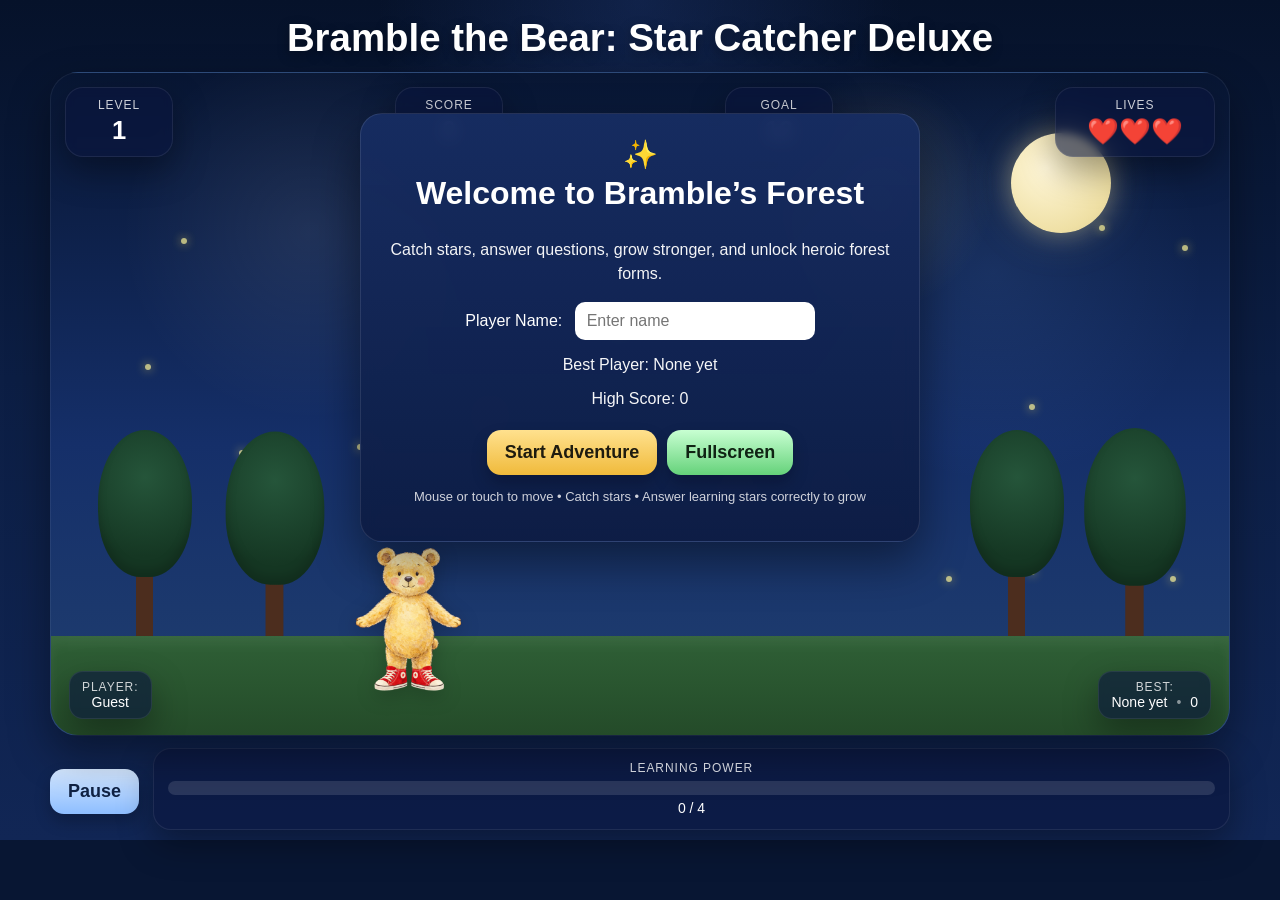
==== bramble-screen-fit-port-test.html @ d27ab571 "Add test-only port bramble-screen-fit-port-test.html" ====
<!DOCTYPE html>
<html lang="en">
<head>
  <meta charset="UTF-8" />
  <meta name="viewport" content="width=device-width, initial-scale=1.0, viewport-fit=cover">
  <meta name="theme-color" content="#081633">
  <link rel="apple-touch-icon" sizes="180x180" href="apple-touch-icon.png?v=1">
  <title>Bramble the Bear: Star Catcher Deluxe</title>
<style>
:root {
  --panel: rgba(10, 22, 62, 0.62);
  --panel-border: rgba(255, 255, 255, 0.08);
  --gold: #ffd86a;
  --sky-top: #081633;
  --sky-mid: #152f69;
  --sky-bottom: #203f70;
  --grass: #244b29;
  --grass-2: #2f6036;
  --ui-shadow: 0 14px 34px rgba(0, 0, 0, 0.35);
  --bearScale: 1;
}

* {
  box-sizing: border-box;
}

body {
  margin: 0;
  padding: 10px;
  text-align: center;
  font-family: Arial, sans-serif;
  color: white;
  background:
    radial-gradient(circle at top, rgba(77, 127, 255, 0.15), transparent 25%),
    linear-gradient(180deg, #06122a, #0c1e44 45%, #112655 100%);
}

h1 {
  margin: 6px 0 12px;
  font-size: clamp(24px, 3vw, 40px);
  text-shadow: 0 4px 12px rgba(0, 0, 0, 0.35);
}

#gameShell {
  width: min(1180px, 96vw);
  margin: 0 auto;
}

#gameArea {
  position: relative;
  width: 100%;
  aspect-ratio: 16 / 9;
  overflow: hidden;
  border-radius: 28px;
  background:
    radial-gradient(circle at 70% 18%, rgba(255, 236, 152, 0.14), transparent 12%),
    linear-gradient(180deg, var(--sky-top) 0%, var(--sky-mid) 56%, var(--sky-bottom) 100%);
  box-shadow: 0 18px 42px rgba(0, 0, 0, 0.38);
  border: 1px solid rgba(255, 255, 255, 0.06);
}

#skyGlow {
  position: absolute;
  inset: 0;
  background:
    radial-gradient(circle at 22% 24%, rgba(255, 255, 255, 0.08), transparent 18%),
    radial-gradient(circle at 80% 30%, rgba(114, 170, 255, 0.10), transparent 20%);
  pointer-events: none;
}

#moon {
  position: absolute;
  top: 9%;
  right: 10%;
  width: 8.5%;
  aspect-ratio: 1 / 1;
  border-radius: 50%;
  background: radial-gradient(circle at 35% 35%, #fff7d9, #efe0a5 70%, #ddcd92);
  box-shadow:
    0 0 24px rgba(255, 235, 160, 0.35),
    0 0 50px rgba(255, 235, 160, 0.18);
  z-index: 1;
}

#fireflyLayer,
#sparkleLayer,
#floatingScoreLayer {
  position: absolute;
  inset: 0;
  pointer-events: none;
}

.firefly {
  position: absolute;
  width: 6px;
  height: 6px;
  border-radius: 50%;
  background: rgba(255, 245, 150, 0.95);
  box-shadow: 0 0 10px rgba(255, 230, 90, 0.9);
  animation: fireflyFloat linear infinite, fireflyBlink ease-in-out infinite alternate;
  opacity: 0.75;
}

@keyframes fireflyFloat {
  from { transform: translateY(0px) translateX(0px); }
  50% { transform: translateY(-12px) translateX(8px); }
  to { transform: translateY(6px) translateX(-6px); }
}

@keyframes fireflyBlink {
  from { opacity: 0.25; }
  to { opacity: 1; }
}

.spark {
  position: absolute;
  font-size: 18px;
  animation: sparkleRise 700ms ease-out forwards;
  filter: drop-shadow(0 0 10px rgba(255, 225, 120, 0.7));
}

@keyframes sparkleRise {
  0% {
    transform: translateY(0) scale(0.7);
    opacity: 0;
  }
  20% {
    opacity: 1;
  }
  100% {
    transform: translateY(-34px) scale(1.2);
    opacity: 0;
  }
}

.floatScore {
  position: absolute;
  font-weight: bold;
  font-size: 24px;
  animation: floatScoreUp 850ms ease-out forwards;
  text-shadow: 0 2px 10px rgba(0,0,0,0.35);
}

.floatScore.good { color: #ffe78a; }
.floatScore.bad { color: #ff8585; }
.floatScore.heart { color: #ffb4c2; }

@keyframes floatScoreUp {
  0% {
    transform: translateY(0px) scale(0.85);
    opacity: 0;
  }
  15% {
    opacity: 1;
  }
  100% {
    transform: translateY(-38px) scale(1.1);
    opacity: 0;
  }
}

.tree {
  position: absolute;
  bottom: 12%;
  width: 8%;
  height: 34%;
  z-index: 2;
}

.tree::before {
  content: "";
  position: absolute;
  bottom: 0;
  left: 40%;
  width: 18%;
  height: 38%;
  background: #4c2d1e;
  border-radius: 5px;
}

.tree::after {
  content: "";
  position: absolute;
  left: 0;
  top: 0;
  width: 100%;
  height: 65%;
  background: radial-gradient(circle at 50% 32%, #25553a, #153723 72%);
  border-radius: 50% 50% 45% 45%;
  box-shadow: inset 0 -8px 10px rgba(0,0,0,0.18);
}

.tree1 { left: 4%; }
.tree2 { left: 15%; bottom: 11%; transform: scale(1.05); }
.tree3 { right: 14%; bottom: 12%; }
.tree4 { right: 4%; bottom: 11%; transform: scale(1.08); }

#ground {
  position: absolute;
  left: 0;
  bottom: 0;
  width: 100%;
  height: 15%;
  background:
    linear-gradient(180deg, var(--grass-2), var(--grass));
  box-shadow: inset 0 8px 12px rgba(255,255,255,0.05);
  z-index: 2;
}

#hudTop {
  position: absolute;
  top: 14px;
  left: 14px;
  right: 14px;
  display: flex;
  justify-content: space-between;
  gap: 10px;
  z-index: 30;
}

.hudCard {
  min-width: 108px;
  background: var(--panel);
  border: 1px solid var(--panel-border);
  border-radius: 18px;
  padding: 10px 14px;
  box-shadow: var(--ui-shadow);
  backdrop-filter: blur(5px);
  -webkit-backdrop-filter: blur(5px);
}

.hudCard.wide {
  min-width: 160px;
}

.hudLabel,
.miniLabel {
  display: block;
  font-size: 12px;
  letter-spacing: 0.08em;
  text-transform: uppercase;
  opacity: 0.8;
}

.hudValue {
  font-size: clamp(20px, 2vw, 28px);
  font-weight: bold;
  margin-top: 4px;
}

#hudBottom {
  position: absolute;
  left: 18px;
  right: 18px;
  bottom: 16px;
  display: flex;
  justify-content: space-between;
  align-items: center;
  z-index: 30;
  gap: 14px;
}

.hudBottomLeft,
.hudBottomRight {
  background: var(--panel);
  border: 1px solid var(--panel-border);
  border-radius: 14px;
  padding: 8px 12px;
  box-shadow: var(--ui-shadow);
  backdrop-filter: blur(5px);
  -webkit-backdrop-filter: blur(5px);
  font-size: 14px;
}

.divider {
  opacity: 0.5;
  padding: 0 5px;
}

#bear {
  position: absolute;
  left: 290px;
  bottom: 3%;
  width: 118px;
  height: 150px;
  transform-origin: center bottom;
  transform: scale(var(--bearScale));
  pointer-events: none;
  user-select: none;
  z-index: 20;
}

#bearSprite {
  position: absolute;
  left: -10px;
  bottom: -18px;
  width: 155px;
  height: auto;
  display: block;
  pointer-events: none;
  user-select: none;
  -webkit-user-drag: none;
  filter: drop-shadow(0 5px 10px rgba(0, 0, 0, 0.22));
}

#bearSprite.spriteFallback {
  min-height: 54px;
  outline: 2px dashed rgba(255, 216, 106, 0.9);
  background: rgba(255, 216, 106, 0.12);
}

#bear.foxMode #bearSprite,
#bear.foxMode.builtInPowerArt #bearSprite {
  left: -10px;
  bottom: -12px;
  width: 155px;
}

#bear.running {
  animation: bounce 0.20s infinite alternate ease-in-out;
}

@keyframes bounce {
  from { transform: translateY(0px) scale(var(--bearScale)); }
  to { transform: translateY(-7px) scale(var(--bearScale)); }
}

#bear.powered #bearSprite,
#bear.magnetOn #bearSprite {
  filter:
    drop-shadow(0 0 10px rgba(255, 214, 91, 0.85))
    drop-shadow(0 5px 10px rgba(0, 0, 0, 0.22));
}

#bear.heroPulse {
  animation: heroPulse 650ms ease-out;
}

@keyframes heroPulse {
  0% { transform: scale(calc(var(--bearScale) * 0.92)); }
  45% { transform: scale(calc(var(--bearScale) * 1.14)); }
  100% { transform: scale(var(--bearScale)); }
}

#bear.capeOn::before {
  content: "";
  position: absolute;
  width: 56px;
  height: 68px;
  left: 50%;
  top: 58px;
  transform: translateX(-50%);
  background: linear-gradient(#cb2330, #8a1319);
  border-radius: 0 0 34px 34px;
  z-index: -1;
  transform-origin: top center;
  animation: capeFlap 0.35s infinite alternate ease-in-out;
}

@keyframes capeFlap {
  from { transform: translateX(-50%) rotate(8deg); }
  to { transform: translateX(-50%) rotate(-8deg); }
}

#bear.crownOn::after {
  content: "👑";
  position: absolute;
  top: -62px;
  left: 50%;
  transform: translateX(-50%);
  font-size: 28px;
  z-index: 50;
  pointer-events: none;
  animation: crownFloat 1.2s ease-in-out infinite alternate;
}

@keyframes crownFloat {
  from { transform: translateX(-50%) translateY(0px); }
  to { transform: translateX(-50%) translateY(-4px); }
}

#bear.speedOn #bearSprite {
  filter:
    drop-shadow(0 0 10px rgba(127, 228, 255, 0.95))
    drop-shadow(0 0 24px rgba(127, 228, 255, 0.42))
    drop-shadow(0 5px 10px rgba(0, 0, 0, 0.22));
}

#bear.builtInPowerArt.capeOn::before,
#bear.builtInPowerArt.crownOn::after,
#bear.foxMode.capeOn::before,
#bear.foxMode.crownOn::after {
  display: none !important;
}

.star,
.badStar,
.bonusStar,
.heartStar {
  position: absolute;
  font-size: 38px;
  user-select: none;
  z-index: 12;
  filter: drop-shadow(0 0 10px rgba(255,255,255,0.16));
}

.star {
  animation: starTwinkle 1.4s ease-in-out infinite alternate;
}

.learningStar {
  filter: drop-shadow(0 0 10px rgba(255, 218, 70, 0.8));
}

.badStar {
  filter: drop-shadow(0 0 12px rgba(255, 65, 65, 0.8));
}

.bonusStar {
  filter: drop-shadow(0 0 12px rgba(190, 100, 255, 0.8));
}

.heartStar {
  filter: drop-shadow(0 0 12px rgba(255, 95, 135, 0.9));
}

@keyframes starTwinkle {
  from { transform: scale(0.95) rotate(-3deg); }
  to { transform: scale(1.06) rotate(3deg); }
}

.overlayBox {
  position: absolute;
  top: 6%;
  left: 50%;
  transform: translateX(-50%);
  width: min(560px, 86%);
  background: linear-gradient(180deg, rgba(23, 45, 98, 0.95), rgba(13, 28, 68, 0.96));
  border: 1px solid rgba(255,255,255,0.10);
  border-radius: 22px;
  padding: 24px;
  z-index: 60;
  box-shadow: 0 20px 46px rgba(0, 0, 0, 0.42);
  backdrop-filter: blur(8px);
  -webkit-backdrop-filter: blur(8px);
}

.overlayBox h2 {
  margin-top: 0;
  font-size: clamp(24px, 2.5vw, 34px);
}

.smallOverlay {
  width: min(420px, 80%);
}

.introText {
  max-width: 460px;
  margin: 0 auto 16px;
  line-height: 1.5;
  opacity: 0.95;
}

.titleGlow {
  font-size: 28px;
  margin-bottom: 4px;
  animation: titleBlink 1.5s ease-in-out infinite alternate;
}

@keyframes titleBlink {
  from { transform: scale(0.95); opacity: 0.7; }
  to { transform: scale(1.08); opacity: 1; }
}

#playerSetup {
  margin: 14px 0;
}

#playerName {
  font-size: 16px;
  padding: 10px 12px;
  border-radius: 10px;
  border: none;
  margin-left: 8px;
  width: min(240px, 70%);
}

#scoreBoard {
  margin: 14px 0;
  opacity: 0.96;
}

.buttonRow {
  display: flex;
  gap: 10px;
  justify-content: center;
  flex-wrap: wrap;
}

#startButton,
.answerBtn,
#pauseButton,
#nextLevelButton,
#restartButton,
#fullscreenButton,
#storyButton {
  font-size: 18px;
  padding: 12px 18px;
  border: none;
  border-radius: 14px;
  cursor: pointer;
  margin-top: 6px;
  font-weight: bold;
  background: linear-gradient(180deg, #ffe18e, #f0ba3b);
  color: #1e1b0f;
  box-shadow: 0 8px 16px rgba(0, 0, 0, 0.22);
}

.answerBtn {
  min-width: 110px;
}

#pauseButton {
  background: linear-gradient(180deg, #d4e7ff, #8ebeff);
  color: #102244;
}

#fullscreenButton {
  background: linear-gradient(180deg, #c8ffd2, #65d27a);
  color: #102314;
}

#answerButtons {
  display: flex;
  justify-content: center;
  gap: 12px;
  flex-wrap: wrap;
}

.smallTip {
  margin-top: 14px;
  font-size: 13px;
  opacity: 0.8;
}

#controlBar {
  margin-top: 12px;
  display: flex;
  justify-content: space-between;
  gap: 14px;
  align-items: center;
  flex-wrap: wrap;
}

#growthMeterWrap {
  flex: 1;
  min-width: 240px;
  background: var(--panel);
  border: 1px solid var(--panel-border);
  border-radius: 18px;
  padding: 12px 14px;
  box-shadow: var(--ui-shadow);
}

#growthMeter {
  width: 100%;
  height: 14px;
  border-radius: 999px;
  overflow: hidden;
  background: rgba(255, 255, 255, 0.12);
  margin: 6px 0 4px;
}

#growthFill {
  width: 0%;
  height: 100%;
  border-radius: 999px;
  background: linear-gradient(90deg, #ffe189, #ffc43d, #ff9f1c);
  box-shadow: 0 0 14px rgba(255, 199, 69, 0.45);
  transition: width 220ms ease;
}

#growthText {
  font-size: 14px;
}

.hidden {
  display: none !important;
}

#flashOverlay {
  position: absolute;
  inset: 0;
  background:
    radial-gradient(circle, rgba(255,255,255,0.55), rgba(255,255,255,0));
  opacity: 0;
  pointer-events: none;
  z-index: 55;
}

#flashOverlay.flash {
  animation: flashPulse 600ms ease-out;
}

@keyframes flashPulse {
  0% { opacity: 0; }
  18% { opacity: 1; }
  100% { opacity: 0; }
}

.shake {
  animation: screenShake 240ms linear;
}

@keyframes screenShake {
  0% { transform: translateX(0px); }
  20% { transform: translateX(-7px); }
  40% { transform: translateX(6px); }
  60% { transform: translateX(-5px); }
  80% { transform: translateX(4px); }
  100% { transform: translateX(0px); }
}

@media (max-width: 900px) {
  .star,
  .badStar,
  .bonusStar,
  .heartStar {
    font-size: 30px;
  }

  #hudBottom {
    bottom: 12px;
  }

  .hudBottomLeft,
  .hudBottomRight {
    font-size: 12px;
  }
}

@media (max-width: 640px) {
  body {
    padding: 6px;
  }

  #hudTop {
    gap: 6px;
  }

  .hudCard {
    min-width: 72px;
    padding: 8px 10px;
    border-radius: 14px;
  }

  .hudCard.wide {
    min-width: 112px;
  }

  .hudLabel {
    font-size: 10px;
  }

  .hudValue {
    font-size: 16px;
  }

  #hudBottom {
    left: 10px;
    right: 10px;
    gap: 8px;
    flex-direction: column;
    align-items: stretch;
  }

  #bear {
    width: 96px;
    height: 124px;
  }

  #bearSprite,
  #bear.foxMode #bearSprite,
  #bear.foxMode.builtInPowerArt #bearSprite {
    width: 138px;
    left: -12px;
    bottom: -10px;
  }

  .overlayBox {
    width: min(92%, 430px);
    padding: 18px;
  }

  #startButton,
  .answerBtn,
  #pauseButton,
  #nextLevelButton,
  #restartButton,
  #fullscreenButton,
  #storyButton {
    font-size: 16px;
    padding: 10px 14px;
  }

  #playerName {
    width: 100%;
    margin-left: 0;
    margin-top: 8px;
  }

  #controlBar {
    justify-content: center;
  }
}
/* Phone layout: use real dimensions so touch and collision coordinates agree. */
#gameShell { max-width: 100%; }
.overlayBox { max-height: 88%; overflow-x: hidden; overflow-y: auto; overscroll-behavior: contain; overflow-wrap: anywhere; }
/* Animate the sparkle itself, not a full-width box that spills sideways. */
.titleGlow { width: fit-content; margin-left: auto; margin-right: auto; }
.overlayBox > * { min-width: 0; max-width: 100%; }
@media (max-width: 1100px), (max-height: 600px), (pointer: coarse) {
  body {
    padding: 8px;
    padding: max(8px, env(safe-area-inset-top)) max(8px, env(safe-area-inset-right)) max(12px, env(safe-area-inset-bottom)) max(8px, env(safe-area-inset-left));
    height: 100vh;
    height: 100svh;
    height: 100dvh;
    min-height: 280px;
    display: flex;
    flex-direction: column;
  }
  body > h1 { flex: 0 0 auto; }
  h1 { font-size: 20px; margin: 0 0 6px; line-height: 1.2; }
  #gameShell { width: 100%; flex: 1 1 0; min-height: 0; display: flex; flex-direction: column; }
  #gameArea { width: 100%; aspect-ratio: auto; height: auto; flex: 1 1 0; min-height: 0; border-radius: 14px; }
  #hudTop { top: 6px; left: 6px; right: 6px; gap: 4px; }
  .hudCard, .hudCard.wide { min-width: 0; flex: 1; padding: 4px; border-radius: 10px; }
  .hudLabel { font-size: 10px; }
  .hudValue { font-size: 16px; margin-top: 2px; }
  #hudBottom { left: 6px; right: 6px; bottom: 4px; flex-direction: row; align-items: center; gap: 6px; pointer-events: none; }
  .hudBottomLeft, .hudBottomRight { padding: 3px 6px; font-size: 11px; max-width: 48%; overflow-wrap: anywhere; }
  #hudBottom .miniLabel { display: inline; font-size: 9px; }
  #bear { left: calc(50% - 48px); bottom: 7%; width: 96px; height: 110px; }
  #bearSprite, #bear.foxMode #bearSprite, #bear.foxMode.builtInPowerArt #bearSprite { width: 120px; left: -10px; bottom: -10px; }
  .overlayBox { top: 4%; max-height: 92%; width: min(560px, 94%); padding: 12px; }
  .overlayBox h2 { font-size: 22px; margin: 0 0 8px; }
  .introText { margin-bottom: 8px; line-height: 1.3; }
  #playerSetup, #scoreBoard { margin: 8px 0; }
  #scoreBoard p { display: inline-block; margin: 0 8px 4px; }
  .titleGlow { font-size: 20px; }
  .smallTip { margin: 8px 0 0; }
  #controlBar { margin-top: 6px; gap: 8px; flex-wrap: nowrap; flex: 0 0 auto; padding-bottom: 4px; }
  #growthMeterWrap { min-width: 0; padding: 5px 8px; border-radius: 10px; }
  #growthMeter { height: 8px; margin: 3px 0; }
  #growthText { font-size: 12px; }
  #pauseButton { margin: 0; min-height: 44px; }
  #startButton, .answerBtn, #nextLevelButton, #restartButton, #fullscreenButton, #storyButton { min-height: 44px; padding: 8px 12px; font-size: 16px; }
  #playerName { font-size: 16px; }
}
@media (max-height: 500px) and (orientation: landscape) {
  h1 { font-size: 16px; }
  /* The play area uses the space remaining above the control bar. */
  #startScreen { display: grid; grid-template-columns: minmax(0, 1fr) minmax(0, 1fr); gap: 4px 12px; align-items: center; }
  #startScreen .titleGlow { display: none; }
  #startScreen h2 { grid-column: 1 / -1; font-size: 20px; margin: 0; }
  #startScreen .introText { font-size: 13px; margin: 0; }
  #playerSetup { margin: 0; font-size: 13px; }
  #playerName { width: 100%; margin: 3px 0 0; padding: 6px; }
  #scoreBoard { font-size: 12px; margin: 0; }
  #startScreen .smallTip { grid-column: 1 / -1; font-size: 11px; margin: 0; }
  #startScreen .buttonRow { gap: 4px; flex-wrap: wrap; }
  #startScreen button { font-size: 14px; padding: 6px 8px; margin: 0; }
  #controlBar .miniLabel { font-size: 10px; }
}

/* Landscape candidate 2026-09-13. Portrait and gameplay code are unchanged.
   Use the existing flex layout and dynamic viewport height; do not scale the game. */
@media (max-height: 500px) and (orientation: landscape) {
  body {
    padding-top: max(4px, env(safe-area-inset-top));
    padding-bottom: max(4px, env(safe-area-inset-bottom));
  }
  body > h1 { display: none; }
  #hudTop { top: 4px; }
  .hudCard, .hudCard.wide {
    display: flex;
    align-items: center;
    justify-content: center;
    gap: 6px;
    padding: 3px 4px;
  }
  .hudValue { margin-top: 0; line-height: 1.2; }
  #controlBar { margin-top: 4px; padding-bottom: 0; }
  #pauseButton { min-width: 80px; min-height: 44px; padding: 8px 14px; }
  #growthMeterWrap {
    display: flex;
    align-items: center;
    gap: 8px;
    min-height: 44px;
    padding: 5px 8px;
  }
  #controlBar .miniLabel, #growthText { flex: 0 0 auto; white-space: nowrap; }
  #growthMeter { flex: 1 1 0; min-width: 0; margin: 0; }
}

/* Screen-fit revision 2: full-color edges, actual viewport height and compact landscape. */
html { background-color: #081633; min-height: 100%; }
body { background-color: #081633; }
@media (max-width: 1100px), (max-height: 600px), (pointer: coarse) {
  body { height: var(--visible-height, 100dvh); min-height: 0; }
  #gameArea { --play-safe-left: 0px; --play-safe-right: 0px; }
}
@media (orientation: landscape) and (max-height: 600px) {
  body {
    padding: max(4px, env(safe-area-inset-top)) 0 max(4px, env(safe-area-inset-bottom));
  }
  body > h1 { display: none; }
  #gameArea {
    --play-safe-left: env(safe-area-inset-left, 0px);
    --play-safe-right: env(safe-area-inset-right, 0px);
    border-radius: 0;
    border: 0;
  }
  #hudTop {
    left: max(6px, var(--play-safe-left));
    right: max(6px, var(--play-safe-right));
    top: 4px;
  }
  .hudCard, .hudCard.wide {
    display: flex; align-items: center; justify-content: center;
    gap: 5px; padding: 3px 4px;
  }
  .hudValue { margin-top: 0; line-height: 1.2; }
  #hudBottom {
    left: max(6px, var(--play-safe-left));
    right: max(6px, var(--play-safe-right));
  }
  #bear { width: var(--fit-bear-width, 96px); height: var(--fit-bear-height, 110px); }
  #bearSprite, #bear.foxMode #bearSprite, #bear.foxMode.builtInPowerArt #bearSprite {
    width: var(--fit-sprite-width, 120px);
    left: var(--fit-sprite-offset, -10px); bottom: var(--fit-sprite-offset, -10px);
  }
  .star, .badStar, .bonusStar, .heartStar { font-size: var(--fit-star-size, 30px); }
  #controlBar {
    padding-left: max(6px, env(safe-area-inset-left));
    padding-right: max(6px, env(safe-area-inset-right));
  }
  .overlayBox { max-height: 92%; }
}
/* Put controls beside the forest when vertical room is scarce. */
@media (orientation: landscape) and (max-height: 500px) and (min-width: 600px) {
  #gameShell {
    display: grid;
    grid-template-columns: minmax(0, 1fr) calc(104px + env(safe-area-inset-right, 0px));
    grid-template-rows: minmax(0, 1fr);
    gap: 0;
  }
  #gameArea { height: 100%; --play-safe-right: 0px; }
  #controlBar {
    margin: 0; min-width: 0; min-height: 0;
    padding: 6px max(6px, env(safe-area-inset-right)) 6px 6px;
    flex-direction: column; align-items: stretch; justify-content: flex-start;
    gap: 10px;
  }
  #pauseButton { width: 100%; min-width: 0; min-height: 44px; padding: 8px 6px; font-size: 16px; }
  #growthMeterWrap {
    flex: 0 0 auto; display: flex; flex-direction: column;
    justify-content: center; gap: 8px; padding: 10px 5px;
  }
  #controlBar .miniLabel { white-space: normal; font-size: 10px; }
  #growthMeter { flex: 0 0 8px; width: 100%; margin: 0; }
  #growthText { font-size: 12px; }
  #startScreen { width: min(560px, calc(100% - var(--play-safe-left) - 16px)); }
  .overlayBox {
    left: calc(50% + var(--play-safe-left) / 2);
    width: min(560px, calc(100% - var(--play-safe-left) - 16px));
  }
}

/* Screen-fit revision 5: faster kid-friendly progression + full-viewport play mode. */
.heroPellet {
  position: absolute;
  width: 30px;
  height: 30px;
  border-radius: 50%;
  background: radial-gradient(circle at 35% 30%, #fffbd1 0 18%, #ffe46a 22%, #ffc126 55%, #ff8a00 100%);
  border: 2px solid rgba(255,255,255,0.88);
  box-shadow: 0 0 10px rgba(255, 221, 70, 0.95), 0 0 24px rgba(255, 169, 0, 0.72);
  z-index: 13;
  animation: heroPelletPulse 0.65s ease-in-out infinite alternate;
}
@keyframes heroPelletPulse {
  from { transform: scale(0.90); filter: brightness(1); }
  to { transform: scale(1.12); filter: brightness(1.25); }
}

@media (max-width: 1100px), (max-height: 600px), (pointer: coarse) {
  body.gameplayMode {
    padding: 0 !important;
    margin: 0;
    overflow: hidden;
    height: var(--visible-height, 100dvh);
    min-height: 0;
    background: #081633;
  }
  body.gameplayMode > h1 { display: none !important; }
  body.gameplayMode #gameShell {
    position: fixed;
    inset: 0;
    width: 100vw;
    max-width: none;
    height: var(--visible-height, 100dvh);
    margin: 0;
    background: #081633;
  }
  body.gameplayMode #gameArea {
    border-radius: 0;
    border: 0;
  }
}

</style>
</head>
<body>
  <h1 id="pageTitle">Bramble the Bear: Star Catcher Deluxe</h1>

  <div id="gameShell">
    <div id="gameArea">
      <div id="skyGlow"></div>
      <div id="moon"></div>
      <div id="fireflyLayer"></div>
      <div id="sparkleLayer"></div>

      <div class="tree tree1"></div>
      <div class="tree tree2"></div>
      <div class="tree tree3"></div>
      <div class="tree tree4"></div>

      <div id="ground"></div>

      <div id="hudTop">
        <div class="hudCard">
          <div class="hudLabel" id="hudLevelLabel">Level</div>
          <div class="hudValue" id="levelText">1</div>
        </div>
        <div class="hudCard">
          <div class="hudLabel" id="hudScoreLabel">Score</div>
          <div class="hudValue" id="score">0</div>
        </div>
        <div class="hudCard">
          <div class="hudLabel" id="hudGoalLabel">Goal</div>
          <div class="hudValue" id="goalText">12</div>
        </div>
        <div class="hudCard wide">
          <div class="hudLabel" id="hudLivesLabel">Lives</div>
          <div class="hudValue" id="livesText">❤️❤️❤️</div>
        </div>
      </div>

      <div id="hudBottom">
        <div class="hudBottomLeft">
          <span class="miniLabel" id="hudPlayerLabel">Player:</span>
          <span id="currentPlayer">Guest</span>
        </div>
        <div class="hudBottomRight">
          <span class="miniLabel">Best:</span>
          <span id="bestPlayer">None yet</span>
          <span class="divider">•</span>
          <span id="hudHighScore">0</span>
        </div>
      </div>

      <div id="bear">
        <img id="bearSprite" src="bramble_idle_1.png" alt="Character" />
      </div>

      <div id="floatingScoreLayer"></div>

      <div id="startScreen" class="overlayBox">
        <div class="titleGlow">✨</div>
        <h2>Welcome to Bramble’s Forest</h2>
        <p class="introText">
          Catch stars, answer questions, grow stronger, and unlock heroic forest forms.
        </p>

        <div id="playerSetup">
          <label for="playerName">Player Name:</label>
          <input type="text" id="playerName" maxlength="16" placeholder="Enter name" />
        </div>

        <div id="scoreBoard">
          <p>Best Player: <span id="bestPlayerStart">None yet</span></p>
          <p>High Score: <span id="highScore">0</span></p>
        </div>

        <div class="buttonRow">
          <button id="startButton">Start Adventure</button>
          <button id="fullscreenButton">Fullscreen</button>
        </div>

        <p class="smallTip">
          Mouse or touch to move • Catch stars • Answer learning stars correctly to grow
        </p>
      </div>

      <div id="questionBox" class="hidden overlayBox">
        <h2 id="questionTitle">Learning Moment</h2>
        <p id="questionText">Question</p>
        <div id="answerButtons">
          <button class="answerBtn" id="answer0"></button>
          <button class="answerBtn" id="answer1"></button>
          <button class="answerBtn" id="answer2"></button>
        </div>
      </div>

      <div id="storyBox" class="hidden overlayBox">
        <h2 id="storyTitle">Forest Story</h2>
        <p id="storyMessage"></p>
        <button id="storyButton">Continue</button>
      </div>

      <div id="levelBox" class="hidden overlayBox">
        <h2 id="levelTitle">Level Complete</h2>
        <p id="levelMessage"></p>
        <button id="nextLevelButton">Next Level</button>
      </div>

      <div id="gameOverBox" class="hidden overlayBox">
        <h2>Game Over</h2>
        <p id="gameOverMessage"></p>
        <button id="restartButton">Play Again</button>
      </div>

      <div id="pauseOverlay" class="hidden overlayBox smallOverlay">
        <h2>Paused</h2>
        <p>Tap Resume to continue the adventure.</p>
      </div>

      <div id="flashOverlay"></div>
    </div>

    <div id="controlBar">
      <button id="pauseButton">Pause</button>
      <div id="growthMeterWrap">
        <span class="miniLabel">Learning Power</span>
        <div id="growthMeter">
          <div id="growthFill"></div>
        </div>
        <span id="growthText">0 / 6</span>
      </div>
    </div>
  </div>

  <div id="hiddenGameData" class="hidden">
    <span id="sizeText">1.00x</span>
  </div>

<script>
const gameArea = document.getElementById("gameArea");
const bear = document.getElementById("bear");
const bearSprite = document.getElementById("bearSprite");

// When this single HTML file is previewed without its image folder, make the
// real sprite box visible so left/right boundary testing is still accurate.
if (bearSprite) {
  const updateSpriteFallback = () => {
    bearSprite.classList.toggle("spriteFallback", !bearSprite.naturalWidth);
  };
  bearSprite.addEventListener("load", updateSpriteFallback);
  bearSprite.addEventListener("error", updateSpriteFallback);
  if (bearSprite.complete) updateSpriteFallback();
}

const scoreDisplay = document.getElementById("score");
const sizeText = document.getElementById("sizeText");
const levelText = document.getElementById("levelText");
const goalText = document.getElementById("goalText");
const livesText = document.getElementById("livesText");

const currentPlayerText = document.getElementById("currentPlayer");
const bestPlayerText = document.getElementById("bestPlayer");
const bestPlayerStartText = document.getElementById("bestPlayerStart");
const highScoreText = document.getElementById("highScore");
const hudHighScoreText = document.getElementById("hudHighScore");

const startButton = document.getElementById("startButton");
const fullscreenButton = document.getElementById("fullscreenButton");
const pauseButton = document.getElementById("pauseButton");
const nextLevelButton = document.getElementById("nextLevelButton");
const restartButton = document.getElementById("restartButton");
const storyButton = document.getElementById("storyButton");

const startScreen = document.getElementById("startScreen");
const questionBox = document.getElementById("questionBox");
const levelBox = document.getElementById("levelBox");
const gameOverBox = document.getElementById("gameOverBox");
const pauseOverlay = document.getElementById("pauseOverlay");
const storyBox = document.getElementById("storyBox");

const questionText = document.getElementById("questionText");
const levelTitle = document.getElementById("levelTitle");
const levelMessage = document.getElementById("levelMessage");
const gameOverMessage = document.getElementById("gameOverMessage");
const storyTitle = document.getElementById("storyTitle");
const storyMessage = document.getElementById("storyMessage");

const growthFill = document.getElementById("growthFill");
const growthText = document.getElementById("growthText");

const fireflyLayer = document.getElementById("fireflyLayer");
const sparkleLayer = document.getElementById("sparkleLayer");
const floatingScoreLayer = document.getElementById("floatingScoreLayer");
const flashOverlay = document.getElementById("flashOverlay");

const playerNameInput = document.getElementById("playerName");

const answerButtons = [
  document.getElementById("answer0"),
  document.getElementById("answer1"),
  document.getElementById("answer2")
];

const STORAGE_KEYS = {
  bestPlayer: "bramble_best_player",
  highScore: "bramble_high_score",
  playerName: "bramble_player_name"
};

const bgMusic = new Audio("forest_theme.m4a");
bgMusic.loop = true;
bgMusic.volume = 0.35;

const levelCompleteMusic = new Audio("level_complete.m4a");
levelCompleteMusic.volume = 0.55;

const audioCtx = new (window.AudioContext || window.webkitAudioContext)();

function tone(freq, start, duration, type = "sine", volume = 0.06) {
  const osc = audioCtx.createOscillator();
  const gain = audioCtx.createGain();

  osc.type = type;
  osc.frequency.setValueAtTime(freq, start);

  gain.gain.setValueAtTime(volume, start);
  gain.gain.exponentialRampToValueAtTime(0.0001, start + duration);

  osc.connect(gain);
  gain.connect(audioCtx.destination);

  osc.start(start);
  osc.stop(start + duration);
}

function playStarSound() {
  const now = audioCtx.currentTime;
  tone(880, now, 0.05, "triangle", 0.05);
  tone(1174.66, now + 0.04, 0.08, "triangle", 0.05);
}

function playCorrectSound() {
  const now = audioCtx.currentTime;
  tone(523.25, now, 0.08, "sine", 0.05);
  tone(659.25, now + 0.1, 0.09, "sine", 0.05);
  tone(783.99, now + 0.2, 0.13, "sine", 0.05);
}

function playHurtSound() {
  const now = audioCtx.currentTime;
  tone(220, now, 0.12, "sawtooth", 0.07);
  tone(180, now + 0.08, 0.16, "sawtooth", 0.07);
  tone(140, now + 0.16, 0.18, "sawtooth", 0.06);
}

function playBonusSound() {
  const now = audioCtx.currentTime;
  tone(659.25, now, 0.08, "triangle", 0.05);
  tone(783.99, now + 0.08, 0.08, "triangle", 0.05);
  tone(987.77, now + 0.16, 0.12, "triangle", 0.05);
}

function playMagnetSound() {
  const now = audioCtx.currentTime;
  tone(523.25, now, 0.06, "triangle", 0.05);
  tone(783.99, now + 0.06, 0.08, "triangle", 0.05);
  tone(1046.5, now + 0.12, 0.12, "triangle", 0.05);
}

function playHeartSound() {
  const now = audioCtx.currentTime;
  tone(698.46, now, 0.08, "triangle", 0.05);
  tone(880, now + 0.06, 0.10, "triangle", 0.05);
  tone(1046.5, now + 0.14, 0.12, "triangle", 0.05);
}

let score = 0;
let bearX = 290;
let gameStarted = false;
let gamePaused = false;
let starSpawner = null;

let learningCountdown = 0;
let bonusCountdown = 0;
let dangerCountdown = 0;
let heartCountdown = 0;
let nextHeartThreshold = 26;
let heroPelletCountdown = 0;
let nextHeroPelletThreshold = 18;

let bearScale = 1;
let layoutScale = 1;
const HERO_FORM_SCALE = 1.8;
let lastMoveX = bearX;
let currentLevel = 1;
let levelGoal = 12;
let spawnRate = 920;
let lives = 3;
let poweredTimeout = null;

let purplePower = 0;
let correctAnswerCount = 0;
const ANSWERS_TO_HERO = 4;
const GROWTH_STEPS = [1.00, 1.15, 1.30, 1.45];

let heroFormActive = false;
let magnetActive = false;
let capeActive = false;
let crownActive = false;
let speedWrapActive = false;

let magnetTimer = null;
let capeTimer = null;
let crownTimer = null;
let speedTimer = null;

let spriteTimeout = null;
let idleFrameToggle = false;

let currentPlayerName = "Guest";
let bestPlayerName = "None yet";
let highScore = 0;

let pendingLevelCheckAfterQuestion = false;
let lastPointerX = null;
let lastMoveDirection = 0;

let pendingStoryAdvance = false;

const levelGoals = [12, 18, 28, 40, 54, 70, 88, 108, 130];

const questionSets = {
  easy: [
    { question: "3 + 2 = ?", answers: ["4", "5", "6"], correct: 1 },
    { question: "5 - 1 = ?", answers: ["3", "4", "6"], correct: 1 },
    { question: "Find the word: the", answers: ["was", "the", "and"], correct: 1 },
    { question: "Find the word: jump", answers: ["jump", "play", "look"], correct: 0 },
    { question: "2 + 4 = ?", answers: ["5", "6", "7"], correct: 1 },
    { question: "Find the word: can", answers: ["can", "big", "red"], correct: 0 }
  ],
  medium: [
    { question: "7 + 5 = ?", answers: ["11", "12", "13"], correct: 1 },
    { question: "9 - 3 = ?", answers: ["5", "6", "7"], correct: 1 },
    { question: "What color is grass?", answers: ["green", "blue", "purple"], correct: 0 },
    { question: "What color is the sky?", answers: ["yellow", "blue", "black"], correct: 1 },
    { question: "Which word names a color?", answers: ["orange", "table", "run"], correct: 0 },
    { question: "What shape has 3 sides?", answers: ["circle", "triangle", "square"], correct: 1 }
  ],
  hard: [
    { question: "12 + 8 = ?", answers: ["18", "20", "22"], correct: 1 },
    { question: "15 - 6 = ?", answers: ["7", "8", "9"], correct: 2 },
    { question: "Fill in the blank: The cat sat on the ___.", answers: ["mat", "tree", "sun"], correct: 0 },
    { question: "Fill in the blank: I can throw the ___.", answers: ["ball", "blue", "chair"], correct: 0 },
    { question: "Fill in the blank: We sleep at ___.", answers: ["night", "jump", "green"], correct: 0 },
    { question: "Which word completes the sentence: The bird can ___.", answers: ["fly", "apple", "book"], correct: 0 }
  ]
};

function randomInt(min, max) {
  return Math.floor(Math.random() * (max - min + 1)) + min;
}

function isFoxLevel() {
  return currentLevel >= 3 && currentLevel <= 5;
}

function getSpriteMap() {
  if (isFoxLevel()) {
    if (heroFormActive) {
      return {
        idle1: "fox_power_idle_1.png",
        idle2: "fox_power_idle_2.png",
        blink: "fox_power_idle_1.png",
        reach: "fox_power_reach.png",
        happy: "fox_power_celebrate.png"
      };
    }

    return {
      idle1: "fox_idle_1.png",
      idle2: "fox_idle_2.png",
      blink: "fox_idle_1.png",
      reach: "fox_reach.png",
      happy: "fox_celebrate.png"
    };
  }

  if (heroFormActive) {
    return {
      idle1: "bramble_power_idle_1.png",
      idle2: "bramble_power_idle_2.png",
      blink: "bramble_power_idle_1.png",
      reach: "bramble_power_reach.png",
      happy: "bramble_power_celebrate.png"
    };
  }

  return {
    idle1: "bramble_idle_1.png",
    idle2: "bramble_idle_2.png",
    blink: "bramble_blink.png",
    reach: "bramble_reach.png",
    happy: "bramble_happy.png"
  };
}

function getCurrentSpriteFile(name) {
  return getSpriteMap()[name];
}

function setBearSprite(name) {
  const spriteFile = getCurrentSpriteFile(name);
  if (!bearSprite || !spriteFile) return;
  bearSprite.src = spriteFile;
}

function applyCharacterMode() {
  bear.classList.toggle("foxMode", isFoxLevel());
  setBearSprite(idleFrameToggle ? "idle2" : "idle1");
}

function getLevelGoal(level) {
  if (level <= levelGoals.length) return levelGoals[level - 1];
  return levelGoals[levelGoals.length - 1] + (level - levelGoals.length) * 22;
}

function updateLevelGoal() {
  levelGoal = getLevelGoal(currentLevel);
  goalText.textContent = levelGoal;
}

function getQuestionPoolForLevel() {
  if (currentLevel <= 2) return questionSets.easy;
  if (currentLevel <= 4) return [...questionSets.easy, ...questionSets.medium];
  return [...questionSets.medium, ...questionSets.hard];
}

function livesToHearts() {
  let hearts = "";
  for (let i = 0; i < lives; i++) hearts += "❤️";
  return hearts || "0";
}

function updateGrowthHud() {
  const percent = Math.min(correctAnswerCount / ANSWERS_TO_HERO, 1) * 100;
  growthFill.style.width = `${percent}%`;
  growthText.textContent = `${correctAnswerCount} / ${ANSWERS_TO_HERO}`;
}

function updateHud() {
  levelText.textContent = currentLevel;
  scoreDisplay.textContent = score;
  livesText.textContent = livesToHearts();

  currentPlayerText.textContent = currentPlayerName;
  bestPlayerText.textContent = bestPlayerName;
  bestPlayerStartText.textContent = bestPlayerName;
  highScoreText.textContent = highScore;
  hudHighScoreText.textContent =
    bestPlayerName && bestPlayerName !== "None yet"
      ? `${bestPlayerName} - ${highScore}`
      : "0";

  updateGrowthHud();
}

function updateBearScale() {
  bear.style.setProperty("--bearScale", bearScale);
  sizeText.textContent = `${bearScale.toFixed(2)}x`;
  fitCharacterToArea();
}

function flashScreen() {
  flashOverlay.classList.remove("flash");
  void flashOverlay.offsetWidth;
  flashOverlay.classList.add("flash");
}

function pulseHero() {
  bear.classList.remove("heroPulse");
  void bear.offsetWidth;
  bear.classList.add("heroPulse");
}

function createSparkBurst(x, y, amount = 6, symbol = "✨") {
  for (let i = 0; i < amount; i++) {
    const spark = document.createElement("div");
    spark.className = "spark";
    spark.textContent = symbol;
    spark.style.left = `${x + randomInt(-18, 18)}px`;
    spark.style.top = `${y + randomInt(-18, 18)}px`;
    spark.style.animationDuration = `${randomInt(500, 850)}ms`;
    sparkleLayer.appendChild(spark);
    setTimeout(() => spark.remove(), 900);
  }
}

function createFloatingScore(text, x, y, type = "good") {
  const el = document.createElement("div");
  el.className = `floatScore ${type}`;
  el.textContent = text;
  el.style.left = `${x}px`;
  el.style.top = `${y}px`;
  floatingScoreLayer.appendChild(el);
  setTimeout(() => el.remove(), 900);
}

function setRunning(isRunning) {
  bear.classList.toggle("running", isRunning);
}

function returnBearToIdle() {
  if (!gameStarted || gamePaused) return;
  setBearSprite(idleFrameToggle ? "idle2" : "idle1");
}

function showBearPose(name, duration = 220) {
  clearTimeout(spriteTimeout);
  setBearSprite(name);
  spriteTimeout = setTimeout(returnBearToIdle, duration);
}

function celebrateBear(duration = 850) {
  bear.classList.add("powered");
  clearTimeout(poweredTimeout);
  poweredTimeout = setTimeout(() => {
    bear.classList.remove("powered");
  }, duration);
}

function playHurtReaction() {
  setBearSprite("blink");
  bear.classList.remove("running");
  gameArea.classList.remove("shake");
  void gameArea.offsetWidth;
  gameArea.classList.add("shake");

  bearSprite.animate(
    [
      { transform: "translateX(0px) rotate(0deg)" },
      { transform: "translateX(-8px) rotate(-4deg)" },
      { transform: "translateX(8px) rotate(4deg)" },
      { transform: "translateX(-6px) rotate(-3deg)" },
      { transform: "translateX(6px) rotate(3deg)" },
      { transform: "translateX(0px) rotate(0deg)" }
    ],
    { duration: 320, easing: "ease-in-out" }
  );

  const oldOpacity = bearSprite.style.opacity;
  const oldFilter = bearSprite.style.filter;

  bearSprite.style.opacity = "0.72";
  bearSprite.style.filter = "drop-shadow(0 0 10px rgba(255, 70, 70, 0.9))";

  clearTimeout(spriteTimeout);
  spriteTimeout = setTimeout(() => {
    bearSprite.style.opacity = oldOpacity;
    bearSprite.style.filter = oldFilter;
    returnBearToIdle();
  }, 320);
}

function clearPowerTimers() {
  clearTimeout(magnetTimer);
  clearTimeout(capeTimer);
  clearTimeout(crownTimer);
  clearTimeout(speedTimer);
}

function updatePowerClasses() {
  bear.classList.toggle("magnetOn", magnetActive);
  bear.classList.toggle("capeOn", capeActive);
  bear.classList.toggle("crownOn", crownActive);
  bear.classList.toggle("speedOn", speedWrapActive);
  bear.classList.toggle("builtInPowerArt", heroFormActive);
}

function activateTimedPower(powerName, durationMs) {
  if (powerName === "magnet") {
    magnetActive = true;
    clearTimeout(magnetTimer);
    magnetTimer = setTimeout(() => {
      magnetActive = false;
      updatePowerClasses();
    }, durationMs);
  } else if (powerName === "cape") {
    capeActive = true;
    clearTimeout(capeTimer);
    capeTimer = setTimeout(() => {
      capeActive = false;
      updatePowerClasses();
    }, durationMs);
  } else if (powerName === "crown") {
    crownActive = true;
    clearTimeout(crownTimer);
    crownTimer = setTimeout(() => {
      crownActive = false;
      updatePowerClasses();
    }, durationMs);
  } else if (powerName === "speed") {
    speedWrapActive = true;
    clearTimeout(speedTimer);
    speedTimer = setTimeout(() => {
      speedWrapActive = false;
      updatePowerClasses();
    }, durationMs);
  }

  updatePowerClasses();
}

function addPurplePower(amount = 1) {
  purplePower += amount;

  playBonusSound();
  score += 2 * amount;
  updateHud();
  celebrateBear(450);

  const rect = bear.getBoundingClientRect();
  const areaRect = gameArea.getBoundingClientRect();
  const hitX = rect.left - areaRect.left + rect.width / 2;
  const hitY = rect.top - areaRect.top + rect.height / 2;

  createSparkBurst(hitX, hitY, 7, "✨");
  createFloatingScore(`+${2 * amount}`, hitX, hitY, "good");

  if (score >= levelGoal) {
    showLevelComplete();
  }
}
function activateHeroPellet() {
  const wasHero = heroFormActive;
  correctAnswerCount = ANSWERS_TO_HERO;
  applyLearningProgress();

  score += 3;
  updateHud();

  const rect = bear.getBoundingClientRect();
  const areaRect = gameArea.getBoundingClientRect();
  const cx = rect.left - areaRect.left + rect.width / 2;
  const cy = rect.top - areaRect.top + rect.height / 2;

  createSparkBurst(cx, cy, 12, "⚡");
  createFloatingScore(wasHero ? "+3" : "HERO!", cx - 18, cy - 12, "good");
  celebrateBear(900);

  if (score >= levelGoal) {
    showLevelComplete();
  }
}

function applyLearningProgress() {
  const becameHero = !heroFormActive && correctAnswerCount >= ANSWERS_TO_HERO;

  if (correctAnswerCount >= ANSWERS_TO_HERO) {
    heroFormActive = true;
    bearScale = HERO_FORM_SCALE;
  } else {
    heroFormActive = false;
    const stepIndex = Math.min(correctAnswerCount, GROWTH_STEPS.length - 1);
    bearScale = GROWTH_STEPS[stepIndex];
  }

  updatePowerClasses();
  updateBearScale();
  applyCharacterMode();
  updateGrowthHud();

  if (becameHero) {
    playCorrectSound();
    flashScreen();
    pulseHero();
    celebrateBear(1000);

    const rect = bear.getBoundingClientRect();
    const areaRect = gameArea.getBoundingClientRect();
    createSparkBurst(
      rect.left - areaRect.left + rect.width / 2,
      rect.top - areaRect.top + rect.height / 2,
      11,
      "✨"
    );
  }
}

function moveBear(clientX) {
  const rect = gameArea.getBoundingClientRect();
  const visual = getBearVisualMetrics();

  // Position by the visible artwork's center, then clamp by the artwork's
  // actual left/right edges. This stays symmetric even when Bramble grows.
  let targetX = clientX - rect.left - visual.centerOffset;
  const bounds = getBearPlayBounds(visual);
  const minX = bounds.min;
  const maxX = bounds.max;

  if (lastPointerX !== null) {
    lastMoveDirection = clientX > lastPointerX ? 1 : clientX < lastPointerX ? -1 : lastMoveDirection;
  }
  lastPointerX = clientX;

  if (speedWrapActive) {
    const edgeZone = 14;
    if (targetX <= minX && lastMoveDirection < 0 && clientX <= rect.left + edgeZone) {
      bearX = maxX;
    } else if (targetX >= maxX && lastMoveDirection > 0 && clientX >= rect.right - edgeZone) {
      bearX = minX;
    } else {
      if (targetX < minX) targetX = minX;
      if (targetX > maxX) targetX = maxX;
      bearX = targetX;
    }
  } else {
    if (targetX < minX) bearX = minX;
    else if (targetX > maxX) bearX = maxX;
    else bearX = targetX;
  }

  bear.style.left = `${bearX}px`;

  if (Math.abs(bearX - lastMoveX) > 2) {
    setRunning(true);
    clearTimeout(window.runTimeout);
    window.runTimeout = setTimeout(() => setRunning(false), 120);
  }

  lastMoveX = bearX;
}

function loadPlayerData() {
  const savedPlayer = localStorage.getItem(STORAGE_KEYS.playerName);
  const savedBestPlayer = localStorage.getItem(STORAGE_KEYS.bestPlayer);
  const savedHighScore = localStorage.getItem(STORAGE_KEYS.highScore);

  currentPlayerName = savedPlayer && savedPlayer.trim() ? savedPlayer.trim() : "Guest";
  bestPlayerName = savedBestPlayer && savedBestPlayer.trim() ? savedBestPlayer.trim() : "None yet";
  highScore = savedHighScore ? parseInt(savedHighScore, 10) || 0 : 0;

  playerNameInput.value = currentPlayerName === "Guest" ? "" : currentPlayerName;
  updateHud();
}

function saveCurrentPlayerName() {
  const enteredName = playerNameInput.value.trim();
  currentPlayerName = enteredName || "Guest";
  localStorage.setItem(STORAGE_KEYS.playerName, currentPlayerName);
  updateHud();
}

function maybeSaveHighScore() {
  if (score > highScore) {
    highScore = score;
    bestPlayerName = currentPlayerName;
    localStorage.setItem(STORAGE_KEYS.highScore, String(highScore));
    localStorage.setItem(STORAGE_KEYS.bestPlayer, bestPlayerName);
  }
  updateHud();
}

function isFullscreenActive() {
  return !!(
    document.fullscreenElement ||
    document.webkitFullscreenElement ||
    document.msFullscreenElement
  );
}

async function enterFullscreen() {
  const target = document.documentElement;
  if (target.requestFullscreen) await target.requestFullscreen();
  else if (target.webkitRequestFullscreen) await target.webkitRequestFullscreen();
  else if (target.msRequestFullscreen) await target.msRequestFullscreen();
}

async function exitFullscreen() {
  if (document.exitFullscreen) await document.exitFullscreen();
  else if (document.webkitExitFullscreen) await document.webkitExitFullscreen();
  else if (document.msExitFullscreen) await document.msExitFullscreen();
}

function updateFullscreenButton() {
  fullscreenButton.textContent = isFullscreenActive() ? "Exit Fullscreen" : "Fullscreen";
}

async function toggleFullscreen() {
  try {
    if (isFullscreenActive()) await exitFullscreen();
    else await enterFullscreen();
  } catch (error) {
    console.log("Fullscreen unavailable:", error);
  }
  updateFullscreenButton();
}

function clearStars() {
  document.querySelectorAll(".star, .badStar, .bonusStar, .heartStar, .heroPellet").forEach(item => item.remove());
}

function pauseGame() {
  if (!gameStarted) return;

  gamePaused = !gamePaused;
  pauseButton.textContent = gamePaused ? "Resume" : "Pause";
  pauseOverlay.classList.toggle("hidden", !gamePaused);

  if (gamePaused) {
    bgMusic.pause();
  } else {
    bgMusic.play().catch(() => {});
  }
}

function getStoryForLevel(level) {
  if (level === 3) {
    return {
      title: "A New Friend Appears",
      text: "Bramble reaches deeper into the forest and meets a clever fox. The adventure changes, and the forest feels faster now."
    };
  }

  if (level === 6) {
    return {
      title: "Return of the Bear Hero",
      text: "Bramble returns stronger than before, carrying everything learned in the glowing woods."
    };
  }

  return null;
}

function showStoryCard(level) {
  const story = getStoryForLevel(level);
  if (!story) return false;

  gamePaused = true;
  pendingStoryAdvance = true;
  bgMusic.pause();

  storyTitle.textContent = story.title;
  storyMessage.textContent = story.text;
  storyBox.classList.remove("hidden");
  return true;
}

function showQuestion() {
  gamePaused = true;
  pauseButton.textContent = "Resume";
  pauseOverlay.classList.add("hidden");
  questionBox.classList.remove("hidden");
  bgMusic.pause();

  const pool = getQuestionPoolForLevel();
  const q = pool[Math.floor(Math.random() * pool.length)];
  questionText.textContent = q.question;

  answerButtons.forEach((btn, index) => {
    btn.textContent = q.answers[index];
    btn.onclick = () => {
      const rect = bear.getBoundingClientRect();
      const areaRect = gameArea.getBoundingClientRect();
      const cx = rect.left - areaRect.left + rect.width / 2;
      const cy = rect.top - areaRect.top + rect.height / 2;

      if (index === q.correct) {
        playCorrectSound();
        score += 1;
        correctAnswerCount = Math.min(correctAnswerCount + 1, ANSWERS_TO_HERO);
        applyLearningProgress();
        updateHud();
        pulseHero();
        celebrateBear(650);
        createSparkBurst(cx, cy, 8, "✨");
        createFloatingScore("+1", cx, cy - 10, "good");
      } else {
        createFloatingScore("Try Again!", cx - 20, cy - 10, "bad");
      }

      questionBox.classList.add("hidden");
      gamePaused = false;
      pauseButton.textContent = "Pause";
      bgMusic.play().catch(() => {});
      returnBearToIdle();

      if (pendingLevelCheckAfterQuestion && score >= levelGoal) {
        pendingLevelCheckAfterQuestion = false;
        showLevelComplete();
        return;
      }

      pendingLevelCheckAfterQuestion = false;
    };
  });
}

function loseLife() {
  playHurtSound();
  playHurtReaction();

  const rect = bear.getBoundingClientRect();
  const areaRect = gameArea.getBoundingClientRect();
  createFloatingScore("-1 life", rect.left - areaRect.left + rect.width / 2 - 10, rect.top - areaRect.top, "bad");

  lives--;
  bearScale = 1;
  purplePower = 0;
  heroFormActive = false;
  magnetActive = false;
  capeActive = false;
  crownActive = false;
  speedWrapActive = false;
  correctAnswerCount = 0;

  clearPowerTimers();
  updatePowerClasses();
  updateBearScale();
  applyCharacterMode();
  updateHud();

  if (lives <= 0) {
    showGameOver();
  }
}

function awardHeart() {
  playHeartSound();

  const rect = bear.getBoundingClientRect();
  const areaRect = gameArea.getBoundingClientRect();
  createFloatingScore("+1 life", rect.left - areaRect.left + rect.width / 2 - 10, rect.top - areaRect.top, "heart");

  if (lives < 4) {
    lives++;
  } else {
    score += 3;
    createFloatingScore("+3", rect.left - areaRect.left + rect.width / 2 + 18, rect.top - areaRect.top - 18, "good");
  }

  celebrateBear(500);
  createSparkBurst(rect.left - areaRect.left + rect.width / 2, rect.top - areaRect.top + rect.height / 2, 6, "💖");
  updateHud();

  if (score >= levelGoal) {
    showLevelComplete();
  }
}

function showGameOver() {
  gamePaused = true;
  clearInterval(starSpawner);
  clearStars();
  pauseOverlay.classList.add("hidden");
  maybeSaveHighScore();
  playHurtSound();

  gameOverMessage.textContent = `${currentPlayerName} reached Level ${currentLevel}! Final Score: ${score}. Best Score: ${highScore}.`;
  bgMusic.pause();
  setBearSprite("blink");

  setTimeout(() => gameOverBox.classList.remove("hidden"), 250);
}

function showLevelComplete() {
  gamePaused = true;
  celebrateBear(1200);
  clearInterval(starSpawner);
  maybeSaveHighScore();

  levelTitle.textContent = "Level Complete!";
  levelMessage.textContent = `${currentPlayerName} reached the goal of ${levelGoal} points.`;
  levelBox.classList.remove("hidden");

  bgMusic.pause();
  levelCompleteMusic.currentTime = 0;
  levelCompleteMusic.play().catch(() => {});
  setBearSprite("happy");
  flashScreen();

  const rect = bear.getBoundingClientRect();
  const areaRect = gameArea.getBoundingClientRect();
  createSparkBurst(rect.left - areaRect.left + rect.width / 2, rect.top - areaRect.top + rect.height / 2, 12, "✨");
}

function nextLevel() {
  levelBox.classList.add("hidden");
  currentLevel++;
  score = 0;

  learningCountdown = 0;
  bonusCountdown = 0;
  dangerCountdown = 0;
  heartCountdown = 0;
  heroPelletCountdown = 0;
  nextHeroPelletThreshold = randomInt(16, 22);
  nextHeartThreshold = currentLevel < 3 ? 9999 : randomInt(22, 32);

  if (currentLevel === 3 || currentLevel === 6) {
    bearScale = 1;
    purplePower = 0;
    correctAnswerCount = 0;
    heroFormActive = false;
    magnetActive = false;
    capeActive = false;
    crownActive = false;
    speedWrapActive = false;
    clearPowerTimers();
    updatePowerClasses();
  }

  updateLevelGoal();
  spawnRate = Math.max(420, spawnRate - 45);
  updateBearScale();
  updateHud();
  clearStars();
  applyCharacterMode();

  clearInterval(starSpawner);
  pauseOverlay.classList.add("hidden");
  pauseButton.textContent = "Pause";
  returnBearToIdle();

  if (showStoryCard(currentLevel)) {
    return;
  }

  gamePaused = false;
  starSpawner = setInterval(createItem, spawnRate);
  bgMusic.play().catch(() => {});
}

function restartGame() {
  gameOverBox.classList.add("hidden");
  startFreshGame();
}

function applyMagnet(x) {
  if (!magnetActive) return x;

  const bearRect = bear.getBoundingClientRect();
  const gameRect = gameArea.getBoundingClientRect();
  const bearCenterX = bearRect.left - gameRect.left + bearRect.width / 2;
  const starCenterX = x + 15;
  const distance = bearCenterX - starCenterX;

  let pullStrength = 0.05;
  if (currentLevel >= 3) pullStrength = 0.06;
  if (currentLevel >= 5) pullStrength = 0.075;
  if (currentLevel >= 7) pullStrength = 0.09;
  if (capeActive) pullStrength += 0.015;
  if (crownActive) pullStrength += 0.015;
  if (speedWrapActive) pullStrength += 0.02;

  const pullRadius =
    120 +
    currentLevel * 8 +
    (capeActive ? 18 : 0) +
    (crownActive ? 20 : 0) +
    (speedWrapActive ? 25 : 0);

  if (Math.abs(distance) < pullRadius) {
    x += distance * pullStrength;
  }

  return x;
}

function getBearHitbox(itemType) {
  const sourceRect = bearSprite ? bearSprite.getBoundingClientRect() : bear.getBoundingClientRect();

  if (itemType === "bad") {
    return {
      left: sourceRect.left + 28 * layoutScale,
      right: sourceRect.right - 28 * layoutScale,
      top: sourceRect.top + 34 * layoutScale,
      bottom: sourceRect.bottom - 24 * layoutScale
    };
  }

  return {
    left: sourceRect.left + 14 * layoutScale,
    right: sourceRect.right - 14 * layoutScale,
    top: sourceRect.top + 18 * layoutScale,
    bottom: sourceRect.bottom - 12 * layoutScale
  };
}

function createItem() {
  if (gamePaused) return;

  let itemType = "normal";

  learningCountdown++;
  bonusCountdown++;
  dangerCountdown++;
  heartCountdown++;
  heroPelletCountdown++;

  if (currentLevel >= 3 && heartCountdown >= nextHeartThreshold) {
    itemType = "heart";
    heartCountdown = 0;
    nextHeartThreshold = randomInt(22, 32);
  } else if (heroPelletCountdown >= nextHeroPelletThreshold) {
    itemType = "hero";
    heroPelletCountdown = 0;
    nextHeroPelletThreshold = randomInt(16, 22);
  } else if (learningCountdown >= 6) {
    itemType = "learning";
    learningCountdown = 0;
  } else if (bonusCountdown >= 7) {
    itemType = "bonus";
    bonusCountdown = 0;
  } else if (dangerCountdown >= 12) {
    itemType = "bad";
    dangerCountdown = 0;
  }

  const item = document.createElement("div");
  const spawnBounds = getPlayBounds(40);
  let x = spawnBounds.min + Math.random() * Math.max(0, spawnBounds.max - spawnBounds.min);
  let y = 0;
  let dx = 0;
  let speed = 4;

  if (itemType === "heart") {
    item.classList.add("heartStar");
    item.innerText = "❤️";
    speed = 2.9;
    dx = Math.random() > 0.5 ? 0.8 : -0.8;
  } else if (itemType === "hero") {
    item.classList.add("heroPellet");
    item.setAttribute("aria-label", "Hero pellet");
    speed = 2.7;
    dx = Math.random() > 0.5 ? 0.9 : -0.9;
  } else if (itemType === "learning") {
    item.classList.add("star", "learningStar");
    item.innerText = "🌟";
    speed = 3;
    dx = 0;
  } else if (itemType === "bonus") {
    item.classList.add("bonusStar");
    item.innerText = "🟣";
    speed = 4.1;
    dx = Math.random() > 0.5 ? 1.3 : -1.3;
  } else if (itemType === "bad") {
    item.classList.add("badStar");
    item.innerText = "🔴";
    speed = 4.7 + (currentLevel - 1) * 0.3;
    dx = Math.random() > 0.5 ? 1.8 : -1.8;
  } else {
    item.classList.add("star");
    item.innerText = "⭐";
    speed = 4 + (currentLevel - 1) * 0.28;
    dx = Math.random() > 0.5 ? 1.5 : -1.5;
  }

  item.style.left = `${x}px`;
  item.style.top = `${y}px`;
  gameArea.appendChild(item);

  const fall = setInterval(() => {
    if (gamePaused) return;

    y += speed * layoutScale;

    if (itemType !== "learning") {
      x += dx * layoutScale;
      const edges = getPlayBounds(item.offsetWidth || 40);
      if (x <= edges.min || x >= edges.max) dx *= -1;
      x = Math.max(edges.min, Math.min(x, edges.max));
    }

    if (itemType !== "bad" && itemType !== "heart") {
      x = applyMagnet(x);
    }

    item.style.top = `${y}px`;
    item.style.left = `${x}px`;

    const itemRect = item.getBoundingClientRect();
    const hitbox = getBearHitbox(itemType);

    const hit =
      itemRect.bottom >= hitbox.top &&
      itemRect.top <= hitbox.bottom &&
      itemRect.left < hitbox.right &&
      itemRect.right > hitbox.left;

    if (hit) {
      const areaRect = gameArea.getBoundingClientRect();
      const hitX = itemRect.left - areaRect.left + itemRect.width / 2;
      const hitY = itemRect.top - areaRect.top + itemRect.height / 2;

      item.remove();
      clearInterval(fall);

      if (itemType === "bad") {
        createSparkBurst(hitX, hitY, 5, "💥");
        loseLife();
        return;
      }

      if (itemType === "heart") {
        createSparkBurst(hitX, hitY, 5, "💖");
        awardHeart();
        return;
      }

      if (itemType === "hero") {
        createSparkBurst(hitX, hitY, 8, "⚡");
        activateHeroPellet();
        return;
      }

if (itemType === "bonus") {
  addPurplePower(1);
  return;
}
      if (itemType === "learning") {
        playStarSound();
        showBearPose("reach", 180);
        score += 1;
        updateHud();
        pendingLevelCheckAfterQuestion = true;
        createSparkBurst(hitX, hitY, 6, "✨");
        createFloatingScore("+1", hitX, hitY, "good");
        showQuestion();
        return;
      }

      playStarSound();
      showBearPose("reach", 180);
      score += 1;
      updateHud();
      createSparkBurst(hitX, hitY, 4, "✨");
      createFloatingScore("+1", hitX, hitY, "good");

      if (score >= levelGoal) {
        showLevelComplete();
      }
    }

    if (y > gameArea.clientHeight) {
      item.remove();
      clearInterval(fall);
    }
  }, 30);
}

function resetCharacterState() {
  bearScale = 1;
  purplePower = 0;
  correctAnswerCount = 0;
  heroFormActive = false;
  magnetActive = false;
  capeActive = false;
  crownActive = false;
  speedWrapActive = false;
  clearPowerTimers();
  updatePowerClasses();
  applyLearningProgress();
  updateHud();
}

function debugJumpToLevel(targetLevel) {
  currentLevel = targetLevel;
  score = 0;
  learningCountdown = 0;
  bonusCountdown = 0;
  dangerCountdown = 0;
  heartCountdown = 0;
  nextHeartThreshold = targetLevel < 4 ? 9999 : randomInt(22, 32);

  resetCharacterState();
  updateLevelGoal();
  updateHud();
  clearStars();
  applyCharacterMode();
  returnBearToIdle();
}

function spawnFireflies() {
  fireflyLayer.innerHTML = "";
  for (let i = 0; i < 14; i++) {
    const fly = document.createElement("div");
    fly.className = "firefly";
    fly.style.left = `${randomInt(4, 96)}%`;
    fly.style.top = `${randomInt(8, 78)}%`;
    fly.style.animationDuration = `${randomInt(4000, 9000)}ms, ${randomInt(900, 1800)}ms`;
    fly.style.animationDelay = `${randomInt(0, 2000)}ms`;
    fireflyLayer.appendChild(fly);
  }
}

function startFreshGame() {
  if (audioCtx.state === "suspended") {
    audioCtx.resume();
  }

  saveCurrentPlayerName();

  clearInterval(starSpawner);
  clearStars();
  clearTimeout(spriteTimeout);
  clearPowerTimers();

  gameStarted = true;
  gamePaused = false;
  pendingStoryAdvance = false;

  // Gameplay mode immediately uses the entire available phone viewport.
  // Browsers that support true fullscreen may enter it from this same tap;
  // iPhone Safari still controls its own browser chrome, so CSS is the fallback.
  document.body.classList.add("gameplayMode");
  scheduleScreenFit();
  if (window.matchMedia("(pointer: coarse)").matches && !isFullscreenActive()) {
    enterFullscreen().catch(() => {});
  }

  startScreen.classList.add("hidden");
  questionBox.classList.add("hidden");
  levelBox.classList.add("hidden");
  gameOverBox.classList.add("hidden");
  storyBox.classList.add("hidden");
  pauseOverlay.classList.add("hidden");

  score = 0;
  bearScale = 1;
  lives = 3;
  currentLevel = 1;
  learningCountdown = 0;
  bonusCountdown = 0;
  dangerCountdown = 0;
  heartCountdown = 0;
  heroPelletCountdown = 0;
  nextHeroPelletThreshold = randomInt(16, 22);
  nextHeartThreshold = 9999;

  purplePower = 0;
  correctAnswerCount = 0;
  heroFormActive = false;
  magnetActive = false;
  capeActive = false;
  crownActive = false;
  speedWrapActive = false;
  updatePowerClasses();

  updateLevelGoal();
  spawnRate = 920;

  lastPointerX = null;
  lastMoveDirection = 0;

  bear.classList.remove("powered");
  bear.classList.remove("running");

  updateBearScale();
  updateHud();

  pauseButton.textContent = "Pause";
  idleFrameToggle = false;
  applyCharacterMode();

  bgMusic.currentTime = 0;
  bgMusic.play().catch(() => {});

  starSpawner = setInterval(createItem, spawnRate);
}

document.addEventListener("mousemove", (e) => {
  if (!gameStarted || gamePaused) return;
  moveBear(e.clientX);
});

gameArea.addEventListener("touchstart", (e) => {
  if (!gameStarted || gamePaused) return;
  if (audioCtx.state === "suspended") audioCtx.resume();

  const touch = e.touches[0];
  lastPointerX = touch.clientX;
  moveBear(touch.clientX);
});

gameArea.addEventListener("touchmove", (e) => {
  if (!gameStarted || gamePaused) return;
  e.preventDefault();

  if (audioCtx.state === "suspended") audioCtx.resume();

  const touch = e.touches[0];
  moveBear(touch.clientX);
}, { passive: false });

pauseButton.addEventListener("click", pauseGame);
startButton.addEventListener("click", startFreshGame);
nextLevelButton.addEventListener("click", nextLevel);
restartButton.addEventListener("click", restartGame);

storyButton.addEventListener("click", () => {
  storyBox.classList.add("hidden");
  pendingStoryAdvance = false;
  gamePaused = false;
  pauseButton.textContent = "Pause";
  returnBearToIdle();
  bgMusic.play().catch(() => {});
  clearInterval(starSpawner);
  starSpawner = setInterval(createItem, spawnRate);
});

if (fullscreenButton) {
  fullscreenButton.addEventListener("click", toggleFullscreen);
  document.addEventListener("fullscreenchange", updateFullscreenButton);
  document.addEventListener("webkitfullscreenchange", updateFullscreenButton);
  document.addEventListener("msfullscreenchange", updateFullscreenButton);
}

setInterval(() => {
  if (!gameStarted || gamePaused) return;
  if (!questionBox.classList.contains("hidden")) return;
  if (!levelBox.classList.contains("hidden")) return;
  if (!gameOverBox.classList.contains("hidden")) return;
  if (!storyBox.classList.contains("hidden")) return;

  idleFrameToggle = !idleFrameToggle;
  returnBearToIdle();
}, 700);

setInterval(() => {
  if (!gameStarted || gamePaused) return;
  if (Math.random() < 0.35) {
    showBearPose("blink", 180);
  }
}, 3200);

document.addEventListener("keydown", (e) => {
  const key = e.key.toLowerCase();

  if (["input", "textarea"].includes(document.activeElement?.tagName?.toLowerCase())) {
    return;
  }

  if (key === "k") {
    correctAnswerCount = Math.min(correctAnswerCount + 1, ANSWERS_TO_HERO);
    applyLearningProgress();
    updateHud();
  }

  if (key === "n") {
    nextLevel();
  }

  if (key === "b") {
    addPurplePower(1);
    updateHud();
    applyCharacterMode();
  }

  if (key === "r") {
    resetCharacterState();
  }

  if (key === "h") {
    heroFormActive = !heroFormActive;
    applyLearningProgress();
  }

  if (key === "4") {
    debugJumpToLevel(4);
  }

  if (key === "7") {
    debugJumpToLevel(7);
  }
});

loadPlayerData();
updateLevelGoal();
updateHud();
updateFullscreenButton();
applyCharacterMode();
spawnFireflies();

// Screen-fit revision 5: full-viewport play, faster growth, earlier fox, hero pellet.
function fitScaleForHeight(height, compact) {
  return compact ? Math.max(0.35, Math.min(1, height / 520)) : 1;
}

// Generic bounds for falling items. Gameplay uses the full playfield width;
// safe-area insets belong to the HUD/controls, not the game physics.
function getPlayBounds(width) {
  return { min: 0, max: Math.max(0, gameArea.clientWidth - width) };
}

function getBearVisualMetrics() {
  const bearStyle = getComputedStyle(bear);
  const spriteStyle = bearSprite ? getComputedStyle(bearSprite) : null;
  const baseWidth = parseFloat(bearStyle.width) || bear.offsetWidth || 96;
  const scale = bearScale || 1;
  const originX = baseWidth / 2;

  // The artwork intentionally overhangs the #bear box. Include that overhang
  // and the center-origin transform so the visible image, not an invisible
  // wrapper, is what reaches both edges.
  const spriteLeft = spriteStyle ? (parseFloat(spriteStyle.left) || 0) : 0;
  const spriteWidth = spriteStyle ? (parseFloat(spriteStyle.width) || bearSprite.offsetWidth || baseWidth) : baseWidth;
  const leftOffset = originX + (spriteLeft - originX) * scale;
  const rightOffset = originX + (spriteLeft + spriteWidth - originX) * scale;

  return {
    leftOffset,
    rightOffset,
    centerOffset: (leftOffset + rightOffset) / 2
  };
}

function getBearPlayBounds(visual = getBearVisualMetrics()) {
  const min = -visual.leftOffset;
  const max = gameArea.clientWidth - visual.rightOffset;
  return { min, max: Math.max(min, max) };
}

function fitCharacterToArea() {
  const compact = window.matchMedia('(orientation: landscape) and (max-height: 600px)').matches;
  const next = fitScaleForHeight(gameArea.clientHeight, compact);
  if (next !== layoutScale || !gameArea.style.getPropertyValue('--fit-bear-width')) {
    layoutScale = next;
    gameArea.style.setProperty('--fit-bear-width', `${96 * next}px`);
    gameArea.style.setProperty('--fit-bear-height', `${110 * next}px`);
    gameArea.style.setProperty('--fit-sprite-width', `${120 * next}px`);
    gameArea.style.setProperty('--fit-sprite-offset', `${-10 * next}px`);
    gameArea.style.setProperty('--fit-star-size', `${Math.max(22, 30 * next)}px`);
  }
  const bounds = getBearPlayBounds();
  bearX = Math.max(bounds.min, Math.min(bear.offsetLeft, bounds.max));
  bear.style.left = `${bearX}px`;
}

let fitFrame = 0;
function scheduleScreenFit() {
  if (fitFrame) return;
  fitFrame = requestAnimationFrame(() => {
    fitFrame = 0;
    const viewport = window.visualViewport;
    // Do not undo the user's accessibility pinch zoom by resizing the layout to it.
    if (!viewport || Math.abs(viewport.scale - 1) < 0.01) {
      const height = viewport && viewport.height > 0 ? viewport.height : window.innerHeight;
      if (height > 0) document.documentElement.style.setProperty('--visible-height', `${height}px`);
    }
    fitCharacterToArea();
  });
}

window.addEventListener('resize', scheduleScreenFit);
if (window.visualViewport) window.visualViewport.addEventListener('resize', scheduleScreenFit);
if (typeof ResizeObserver !== 'undefined') {
  const playfieldObserver = new ResizeObserver(scheduleScreenFit);
  playfieldObserver.observe(gameArea);
}
scheduleScreenFit();

</script></body>
</html>
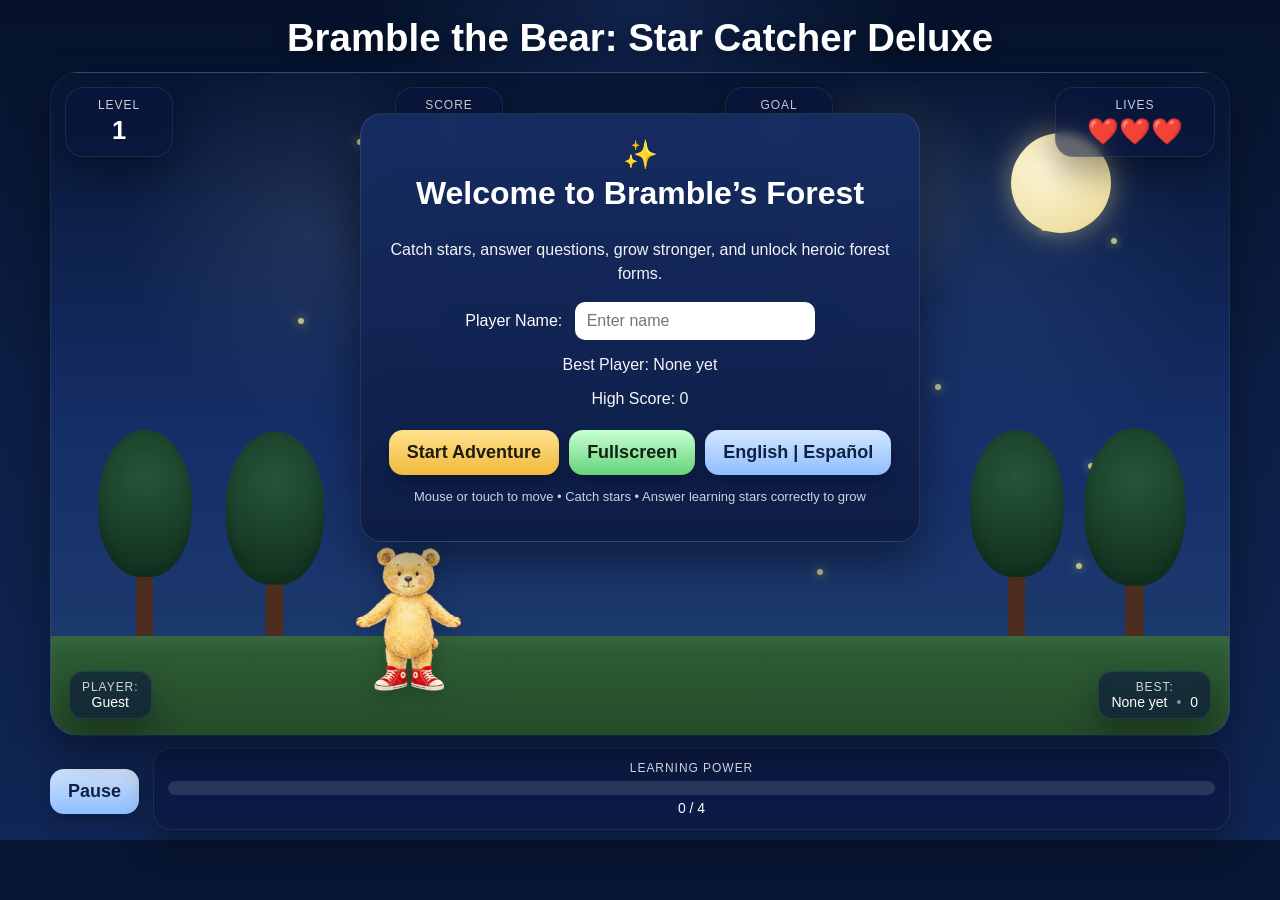
==== commit 3d8b6c0a: "Fix test port: add language toggle and Spanish dictionary" ====
--- a/bramble-screen-fit-port-test.html
+++ b/bramble-screen-fit-port-test.html
@@ -503,7 +503,8 @@
 #nextLevelButton,
 #restartButton,
 #fullscreenButton,
-#storyButton {
+#storyButton,
+#languageToggle {
   font-size: 18px;
   padding: 12px 18px;
   border: none;
@@ -530,6 +531,27 @@
   color: #102314;
 }
 
+#languageToggle {
+  background: linear-gradient(180deg, #d4e7ff, #8ebeff);
+  color: #102244;
+  white-space: normal;
+  overflow-wrap: anywhere;
+  max-width: 100%;
+}
+
+.draftNotice {
+  margin: 12px 0 0;
+  padding: 10px 12px;
+  border: 2px solid #ffd86a;
+  border-radius: 12px;
+  background: rgba(255, 216, 106, 0.14);
+  color: #ffe78a;
+  font-size: 13px;
+  font-weight: bold;
+  line-height: 1.4;
+  overflow-wrap: anywhere;
+}
+
 #answerButtons {
   display: flex;
   justify-content: center;
@@ -698,7 +720,8 @@
   #nextLevelButton,
   #restartButton,
   #fullscreenButton,
-  #storyButton {
+  #storyButton,
+  #languageToggle {
     font-size: 16px;
     padding: 10px 14px;
   }
@@ -755,7 +778,7 @@
   #growthMeter { height: 8px; margin: 3px 0; }
   #growthText { font-size: 12px; }
   #pauseButton { margin: 0; min-height: 44px; }
-  #startButton, .answerBtn, #nextLevelButton, #restartButton, #fullscreenButton, #storyButton { min-height: 44px; padding: 8px 12px; font-size: 16px; }
+  #startButton, .answerBtn, #nextLevelButton, #restartButton, #fullscreenButton, #storyButton, #languageToggle { min-height: 44px; padding: 8px 12px; font-size: 16px; }
   #playerName { font-size: 16px; }
 }
 @media (max-height: 500px) and (orientation: landscape) {
@@ -964,7 +987,7 @@
           <span id="currentPlayer">Guest</span>
         </div>
         <div class="hudBottomRight">
-          <span class="miniLabel">Best:</span>
+          <span class="miniLabel" id="hudBestLabel">Best:</span>
           <span id="bestPlayer">None yet</span>
           <span class="divider">•</span>
           <span id="hudHighScore">0</span>
@@ -979,27 +1002,30 @@
 
       <div id="startScreen" class="overlayBox">
         <div class="titleGlow">✨</div>
-        <h2>Welcome to Bramble’s Forest</h2>
-        <p class="introText">
+        <h2 id="startTitle">Welcome to Bramble’s Forest</h2>
+        <p class="introText" id="startIntro">
           Catch stars, answer questions, grow stronger, and unlock heroic forest forms.
         </p>
 
         <div id="playerSetup">
-          <label for="playerName">Player Name:</label>
+          <label for="playerName" id="playerNameLabel">Player Name:</label>
           <input type="text" id="playerName" maxlength="16" placeholder="Enter name" />
         </div>
 
         <div id="scoreBoard">
-          <p>Best Player: <span id="bestPlayerStart">None yet</span></p>
-          <p>High Score: <span id="highScore">0</span></p>
+          <p><span id="bestPlayerLabel">Best Player:</span> <span id="bestPlayerStart">None yet</span></p>
+          <p><span id="highScoreLabel">High Score:</span> <span id="highScore">0</span></p>
         </div>
 
         <div class="buttonRow">
           <button id="startButton">Start Adventure</button>
           <button id="fullscreenButton">Fullscreen</button>
+          <button id="languageToggle">English | Español</button>
         </div>
 
-        <p class="smallTip">
+        <p class="draftNotice hidden" id="draftNotice">DRAFT — Spanish translation not yet checked<br>BORRADOR — traducción al español aún no revisada</p>
+
+        <p class="smallTip" id="startTip">
           Mouse or touch to move • Catch stars • Answer learning stars correctly to grow
         </p>
       </div>
@@ -1027,14 +1053,14 @@
       </div>
 
       <div id="gameOverBox" class="hidden overlayBox">
-        <h2>Game Over</h2>
+        <h2 id="gameOverTitle">Game Over</h2>
         <p id="gameOverMessage"></p>
         <button id="restartButton">Play Again</button>
       </div>
 
       <div id="pauseOverlay" class="hidden overlayBox smallOverlay">
-        <h2>Paused</h2>
-        <p>Tap Resume to continue the adventure.</p>
+        <h2 id="pauseTitle">Paused</h2>
+        <p id="pauseText">Tap Resume to continue the adventure.</p>
       </div>
 
       <div id="flashOverlay"></div>
@@ -1043,7 +1069,7 @@
     <div id="controlBar">
       <button id="pauseButton">Pause</button>
       <div id="growthMeterWrap">
-        <span class="miniLabel">Learning Power</span>
+        <span class="miniLabel" id="growthLabel">Learning Power</span>
         <div id="growthMeter">
           <div id="growthFill"></div>
         </div>
@@ -1086,6 +1112,7 @@
 
 const startButton = document.getElementById("startButton");
 const fullscreenButton = document.getElementById("fullscreenButton");
+const languageToggle = document.getElementById("languageToggle");
 const pauseButton = document.getElementById("pauseButton");
 const nextLevelButton = document.getElementById("nextLevelButton");
 const restartButton = document.getElementById("restartButton");
@@ -1124,8 +1151,67 @@
 const STORAGE_KEYS = {
   bestPlayer: "bramble_best_player",
   highScore: "bramble_high_score",
-  playerName: "bramble_player_name"
+  playerName: "bramble_player_name",
+  language: "bramble_language"
 };
+
+const I18N_ES = {
+"Bramble the Bear: Star Catcher Deluxe": "Bramble el Oso: Atrapador de Estrellas Deluxe",
+"Character": "Personaje",
+"Welcome to Bramble’s Forest": "Bienvenido al bosque de Bramble",
+"Catch stars, answer questions, grow stronger, and unlock heroic forest forms.": "Atrapa estrellas, responde preguntas, hazte más fuerte y desbloquea formas heroicas del bosque.",
+"Player Name:": "Nombre del jugador:",
+"Enter name": "Escribe tu nombre",
+"Best Player:": "Mejor jugador:",
+"High Score:": "Puntuación más alta:",
+"Start Adventure": "Comenzar la aventura",
+"Fullscreen": "Pantalla completa",
+"Exit Fullscreen": "Salir de pantalla completa",
+"Mouse or touch to move • Catch stars • Answer learning stars correctly to grow": "Usa el mouse o el tacto para moverte • Atrapa estrellas • Responde bien las estrellas de aprendizaje para crecer",
+"Level": "Nivel", "Score": "Puntuación", "Goal": "Meta", "Lives": "Vidas", "Player:": "Jugador:", "Best:": "Mejor:", "Guest": "Invitado", "None yet": "Todavía no", "Learning Power": "Poder de aprendizaje", "Pause": "Pausa", "Resume": "Continuar",
+"Learning Moment": "Momento de aprendizaje", "Question": "Pregunta",
+"Forest Story": "Historia del bosque", "Continue": "Continuar",
+"A New Friend Appears": "Un nuevo amigo aparece",
+"Bramble reaches deeper into the forest and meets a clever fox. The adventure changes, and the forest feels faster now.": "Bramble se adentra más en el bosque y conoce a un zorro astuto. La aventura cambia y el bosque se siente más rápido ahora.",
+"Return of the Bear Hero": "El regreso del oso héroe",
+"Bramble returns stronger than before, carrying everything learned in the glowing woods.": "Bramble regresa más fuerte que antes, llevando todo lo aprendido en el bosque brillante.",
+"Level Complete": "Nivel completado", "Level Complete!": "¡Nivel completado!", "Next Level": "Siguiente nivel", "Game Over": "Fin del juego", "Play Again": "Jugar de nuevo", "Paused": "En pausa", "Tap Resume to continue the adventure.": "Toca Continuar para seguir con la aventura.",
+"HERO!": "¡HÉROE!", "Try Again!": "¡Inténtalo de nuevo!", "-1 life": "-1 vida", "+1 life": "+1 vida", "Hero pellet": "Píldora de héroe"
+};
+
+let currentLanguage = "en";
+try { const savedLang = localStorage.getItem(STORAGE_KEYS.language); if (savedLang === "es" || savedLang === "en") currentLanguage = savedLang; } catch (e) {}
+function t(enText) { return currentLanguage === "es" ? (I18N_ES[enText] || enText) : enText; }
+function displayName(name) { if (name === "Guest" || name === "None yet") return t(name); return name; }
+function setText(id, enText) { const el = document.getElementById(id); if (el) el.textContent = t(enText); }
+function applyLanguage() {
+  document.title = t("Bramble the Bear: Star Catcher Deluxe");
+  setText("pageTitle", "Bramble the Bear: Star Catcher Deluxe");
+  setText("hudLevelLabel", "Level"); setText("hudScoreLabel", "Score"); setText("hudGoalLabel", "Goal"); setText("hudLivesLabel", "Lives");
+  setText("hudPlayerLabel", "Player:"); setText("hudBestLabel", "Best:"); setText("growthLabel", "Learning Power");
+  setText("startTitle", "Welcome to Bramble\u2019s Forest"); setText("startIntro", "Catch stars, answer questions, grow stronger, and unlock heroic forest forms.");
+  setText("playerNameLabel", "Player Name:"); setText("bestPlayerLabel", "Best Player:"); setText("highScoreLabel", "High Score:");
+  setText("startButton", "Start Adventure"); setText("startTip", "Mouse or touch to move \u2022 Catch stars \u2022 Answer learning stars correctly to grow");
+  if (playerNameInput) playerNameInput.placeholder = t("Enter name");
+  if (bearSprite) bearSprite.alt = t("Character");
+  setText("questionTitle", "Learning Moment");
+  if (questionBox.classList.contains("hidden")) setText("questionText", "Question");
+  setText("storyTitle", "Forest Story"); setText("storyButton", "Continue");
+  if (levelBox.classList.contains("hidden")) setText("levelTitle", "Level Complete");
+  setText("nextLevelButton", "Next Level"); setText("gameOverTitle", "Game Over"); setText("restartButton", "Play Again");
+  setText("pauseTitle", "Paused"); setText("pauseText", "Tap Resume to continue the adventure.");
+  const draftNotice = document.getElementById("draftNotice");
+  if (draftNotice) draftNotice.classList.toggle("hidden", currentLanguage !== "es");
+  updateFullscreenButton();
+  if (!questionBox.classList.contains("hidden")) { pauseButton.textContent = t("Resume"); }
+  else if (gamePaused) { pauseButton.textContent = t("Resume"); }
+  else { pauseButton.textContent = t("Pause"); }
+  if (!storyBox.classList.contains("hidden")) { const st = getStoryForLevel(currentLevel); if (st) { storyTitle.textContent = st.title; storyMessage.textContent = st.text; } }
+  if (!levelBox.classList.contains("hidden")) { levelTitle.textContent = t("Level Complete!"); levelMessage.textContent = currentLanguage === "es" ? displayName(currentPlayerName) + " alcanz\u00f3 la meta de " + levelGoal + " puntos." : displayName(currentPlayerName) + " reached the goal of " + levelGoal + " points."; }
+  if (!gameOverBox.classList.contains("hidden")) { setText("gameOverTitle", "Game Over"); gameOverMessage.textContent = currentLanguage === "es" ? displayName(currentPlayerName) + " lleg\u00f3 al nivel " + currentLevel + "! Puntuaci\u00f3n final: " + score + ". Mejor puntuaci\u00f3n: " + highScore + "." : displayName(currentPlayerName) + " reached Level " + currentLevel + "! Final Score: " + score + ". Best Score: " + highScore + "."; }
+  updateHud();
+}
+if (languageToggle) { languageToggle.addEventListener("click", () => { currentLanguage = currentLanguage === "es" ? "en" : "es"; try { localStorage.setItem(STORAGE_KEYS.language, currentLanguage); } catch (e) {} applyLanguage(); }); }
 
 const bgMusic = new Audio("forest_theme.m4a");
 bgMusic.loop = true;
@@ -1276,6 +1362,33 @@
   ]
 };
 
+const questionSetsEs = {
+  easy: [
+    { question: "3 + 2 =?", answers: ["4", "5", "6"], correct: 1 },
+    { question: "5 - 1 =?", answers: ["3", "4", "6"], correct: 1 },
+    { question: "Encuentra la palabra: el", answers: ["era", "el", "y"], correct: 1 },
+    { question: "Encuentra la palabra: salta", answers: ["salta", "juega", "mira"], correct: 0 },
+    { question: "2 + 4 =?", answers: ["5", "6", "7"], correct: 1 },
+    { question: "Encuentra la palabra: puede", answers: ["puede", "grande", "rojo"], correct: 0 }
+  ],
+  medium: [
+    { question: "7 + 5 =?", answers: ["11", "12", "13"], correct: 1 },
+    { question: "9 - 3 =?", answers: ["5", "6", "7"], correct: 1 },
+    { question: "¿De qué color es el pasto?", answers: ["verde", "azul", "morado"], correct: 0 },
+    { question: "¿De qué color es el cielo?", answers: ["amarillo", "azul", "negro"], correct: 1 },
+    { question: "¿Qué palabra nombra un color?", answers: ["naranja", "mesa", "corre"], correct: 0 },
+    { question: "¿Qué forma tiene 3 lados?", answers: ["círculo", "triángulo", "cuadrado"], correct: 1 }
+  ],
+  hard: [
+    { question: "12 + 8 =?", answers: ["18", "20", "22"], correct: 1 },
+    { question: "15 - 6 =?", answers: ["7", "8", "9"], correct: 2 },
+    { question: "Completa: El gato se sentó en el ___.", answers: ["tapete", "árbol", "sol"], correct: 0 },
+    { question: "Completa: Puedo lanzar el ___.", answers: ["pelota", "azul", "silla"], correct: 0 },
+    { question: "Completa: Dormimos de ___.", answers: ["noche", "salta", "verde"], correct: 0 },
+    { question: "¿Qué palabra completa la oración? El pájaro puede ___.", answers: ["volar", "manzana", "libro"], correct: 0 }
+  ]
+};
+
 function randomInt(min, max) {
   return Math.floor(Math.random() * (max - min + 1)) + min;
 }
@@ -1350,9 +1463,10 @@
 }
 
 function getQuestionPoolForLevel() {
-  if (currentLevel <= 2) return questionSets.easy;
-  if (currentLevel <= 4) return [...questionSets.easy, ...questionSets.medium];
-  return [...questionSets.medium, ...questionSets.hard];
+  const sets = currentLanguage === "es" ? questionSetsEs : questionSets;
+  if (currentLevel <= 2) return sets.easy;
+  if (currentLevel <= 4) return [...sets.easy, ...sets.medium];
+  return [...sets.medium, ...sets.hard];
 }
 
 function livesToHearts() {
@@ -1372,13 +1486,13 @@
   scoreDisplay.textContent = score;
   livesText.textContent = livesToHearts();
 
-  currentPlayerText.textContent = currentPlayerName;
-  bestPlayerText.textContent = bestPlayerName;
-  bestPlayerStartText.textContent = bestPlayerName;
+  currentPlayerText.textContent = displayName(currentPlayerName);
+  bestPlayerText.textContent = displayName(bestPlayerName);
+  bestPlayerStartText.textContent = displayName(bestPlayerName);
   highScoreText.textContent = highScore;
   hudHighScoreText.textContent =
     bestPlayerName && bestPlayerName !== "None yet"
-      ? `${bestPlayerName} - ${highScore}`
+      ? `${displayName(bestPlayerName)} - ${highScore}`
       : "0";
 
   updateGrowthHud();
@@ -1564,7 +1678,7 @@
   const cy = rect.top - areaRect.top + rect.height / 2;
 
   createSparkBurst(cx, cy, 12, "⚡");
-  createFloatingScore(wasHero ? "+3" : "HERO!", cx - 18, cy - 12, "good");
+  createFloatingScore(wasHero ? "+3" : t("HERO!"), cx - 18, cy - 12, "good");
   celebrateBear(900);
 
   if (score >= levelGoal) {
@@ -1702,7 +1816,7 @@
 }
 
 function updateFullscreenButton() {
-  fullscreenButton.textContent = isFullscreenActive() ? "Exit Fullscreen" : "Fullscreen";
+  fullscreenButton.textContent = isFullscreenActive() ? t("Exit Fullscreen") : t("Fullscreen");
 }
 
 async function toggleFullscreen() {
@@ -1723,7 +1837,7 @@
   if (!gameStarted) return;
 
   gamePaused = !gamePaused;
-  pauseButton.textContent = gamePaused ? "Resume" : "Pause";
+  pauseButton.textContent = gamePaused ? t("Resume") : t("Pause");
   pauseOverlay.classList.toggle("hidden", !gamePaused);
 
   if (gamePaused) {
@@ -1735,14 +1849,20 @@
 
 function getStoryForLevel(level) {
   if (level === 3) {
-    return {
+    return currentLanguage === "es" ? {
+      title: "Un nuevo amigo aparece",
+      text: "Bramble se adentra m\u00e1s en el bosque y conoce a un zorro astuto. La aventura cambia y el bosque se siente m\u00e1s r\u00e1pido ahora."
+    } : {
       title: "A New Friend Appears",
       text: "Bramble reaches deeper into the forest and meets a clever fox. The adventure changes, and the forest feels faster now."
     };
   }
 
   if (level === 6) {
-    return {
+    return currentLanguage === "es" ? {
+      title: "El regreso del oso h\u00e9roe",
+      text: "Bramble regresa m\u00e1s fuerte que antes, llevando todo lo aprendido en el bosque brillante."
+    } : {
       title: "Return of the Bear Hero",
       text: "Bramble returns stronger than before, carrying everything learned in the glowing woods."
     };
@@ -1767,7 +1887,7 @@
 
 function showQuestion() {
   gamePaused = true;
-  pauseButton.textContent = "Resume";
+  pauseButton.textContent = t("Resume");
   pauseOverlay.classList.add("hidden");
   questionBox.classList.remove("hidden");
   bgMusic.pause();
@@ -1795,12 +1915,12 @@
         createSparkBurst(cx, cy, 8, "✨");
         createFloatingScore("+1", cx, cy - 10, "good");
       } else {
-        createFloatingScore("Try Again!", cx - 20, cy - 10, "bad");
+        createFloatingScore(t("Try Again!"), cx - 20, cy - 10, "bad");
       }
 
       questionBox.classList.add("hidden");
       gamePaused = false;
-      pauseButton.textContent = "Pause";
+      pauseButton.textContent = t("Pause");
       bgMusic.play().catch(() => {});
       returnBearToIdle();
 
@@ -1821,7 +1941,7 @@
 
   const rect = bear.getBoundingClientRect();
   const areaRect = gameArea.getBoundingClientRect();
-  createFloatingScore("-1 life", rect.left - areaRect.left + rect.width / 2 - 10, rect.top - areaRect.top, "bad");
+  createFloatingScore(t("-1 life"), rect.left - areaRect.left + rect.width / 2 - 10, rect.top - areaRect.top, "bad");
 
   lives--;
   bearScale = 1;
@@ -1849,7 +1969,7 @@
 
   const rect = bear.getBoundingClientRect();
   const areaRect = gameArea.getBoundingClientRect();
-  createFloatingScore("+1 life", rect.left - areaRect.left + rect.width / 2 - 10, rect.top - areaRect.top, "heart");
+  createFloatingScore(t("+1 life"), rect.left - areaRect.left + rect.width / 2 - 10, rect.top - areaRect.top, "heart");
 
   if (lives < 4) {
     lives++;
@@ -1875,7 +1995,7 @@
   maybeSaveHighScore();
   playHurtSound();
 
-  gameOverMessage.textContent = `${currentPlayerName} reached Level ${currentLevel}! Final Score: ${score}. Best Score: ${highScore}.`;
+  gameOverMessage.textContent = currentLanguage === "es" ? `${displayName(currentPlayerName)} lleg\u00f3 al nivel ${currentLevel}! Puntuaci\u00f3n final: ${score}. Mejor puntuaci\u00f3n: ${highScore}.` : `${currentPlayerName} reached Level ${currentLevel}! Final Score: ${score}. Best Score: ${highScore}.`;
   bgMusic.pause();
   setBearSprite("blink");
 
@@ -1888,8 +2008,8 @@
   clearInterval(starSpawner);
   maybeSaveHighScore();
 
-  levelTitle.textContent = "Level Complete!";
-  levelMessage.textContent = `${currentPlayerName} reached the goal of ${levelGoal} points.`;
+  levelTitle.textContent = t("Level Complete!");
+  levelMessage.textContent = currentLanguage === "es" ? displayName(currentPlayerName) + " alcanz\u00f3 la meta de " + levelGoal + " puntos." : displayName(currentPlayerName) + " reached the goal of " + levelGoal + " points.";
   levelBox.classList.remove("hidden");
 
   bgMusic.pause();
@@ -1938,7 +2058,7 @@
 
   clearInterval(starSpawner);
   pauseOverlay.classList.add("hidden");
-  pauseButton.textContent = "Pause";
+  pauseButton.textContent = t("Pause");
   returnBearToIdle();
 
   if (showStoryCard(currentLevel)) {
@@ -2050,7 +2170,7 @@
     dx = Math.random() > 0.5 ? 0.8 : -0.8;
   } else if (itemType === "hero") {
     item.classList.add("heroPellet");
-    item.setAttribute("aria-label", "Hero pellet");
+    item.setAttribute("aria-label", t("Hero pellet"));
     speed = 2.7;
     dx = Math.random() > 0.5 ? 0.9 : -0.9;
   } else if (itemType === "learning") {
@@ -2278,7 +2398,7 @@
   updateBearScale();
   updateHud();
 
-  pauseButton.textContent = "Pause";
+  pauseButton.textContent = t("Pause");
   idleFrameToggle = false;
   applyCharacterMode();
 
@@ -2321,7 +2441,7 @@
   storyBox.classList.add("hidden");
   pendingStoryAdvance = false;
   gamePaused = false;
-  pauseButton.textContent = "Pause";
+  pauseButton.textContent = t("Pause");
   returnBearToIdle();
   bgMusic.play().catch(() => {});
   clearInterval(starSpawner);
@@ -2398,6 +2518,7 @@
 updateLevelGoal();
 updateHud();
 updateFullscreenButton();
+applyLanguage();
 applyCharacterMode();
 spawnFireflies();
 
@@ -2480,4 +2601,4 @@
 scheduleScreenFit();
 
 </script></body>
-</html>+</html>
